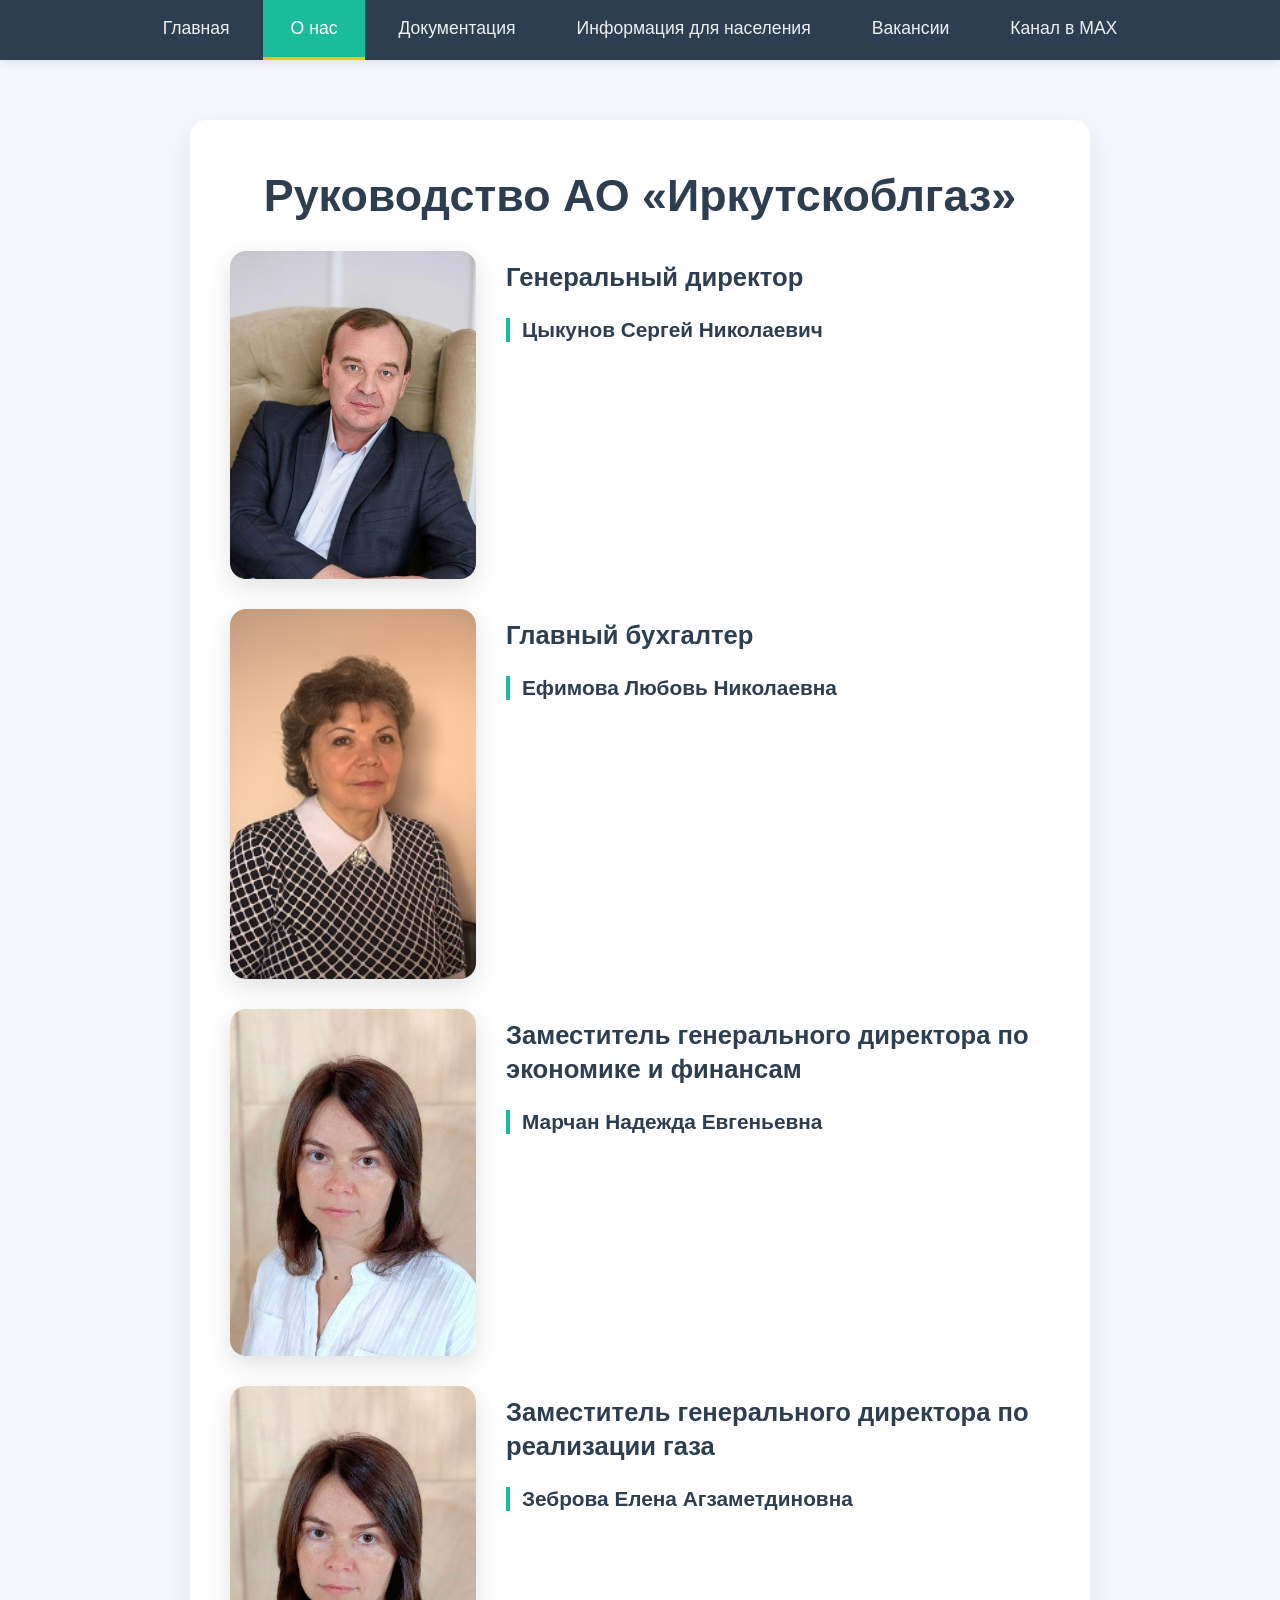
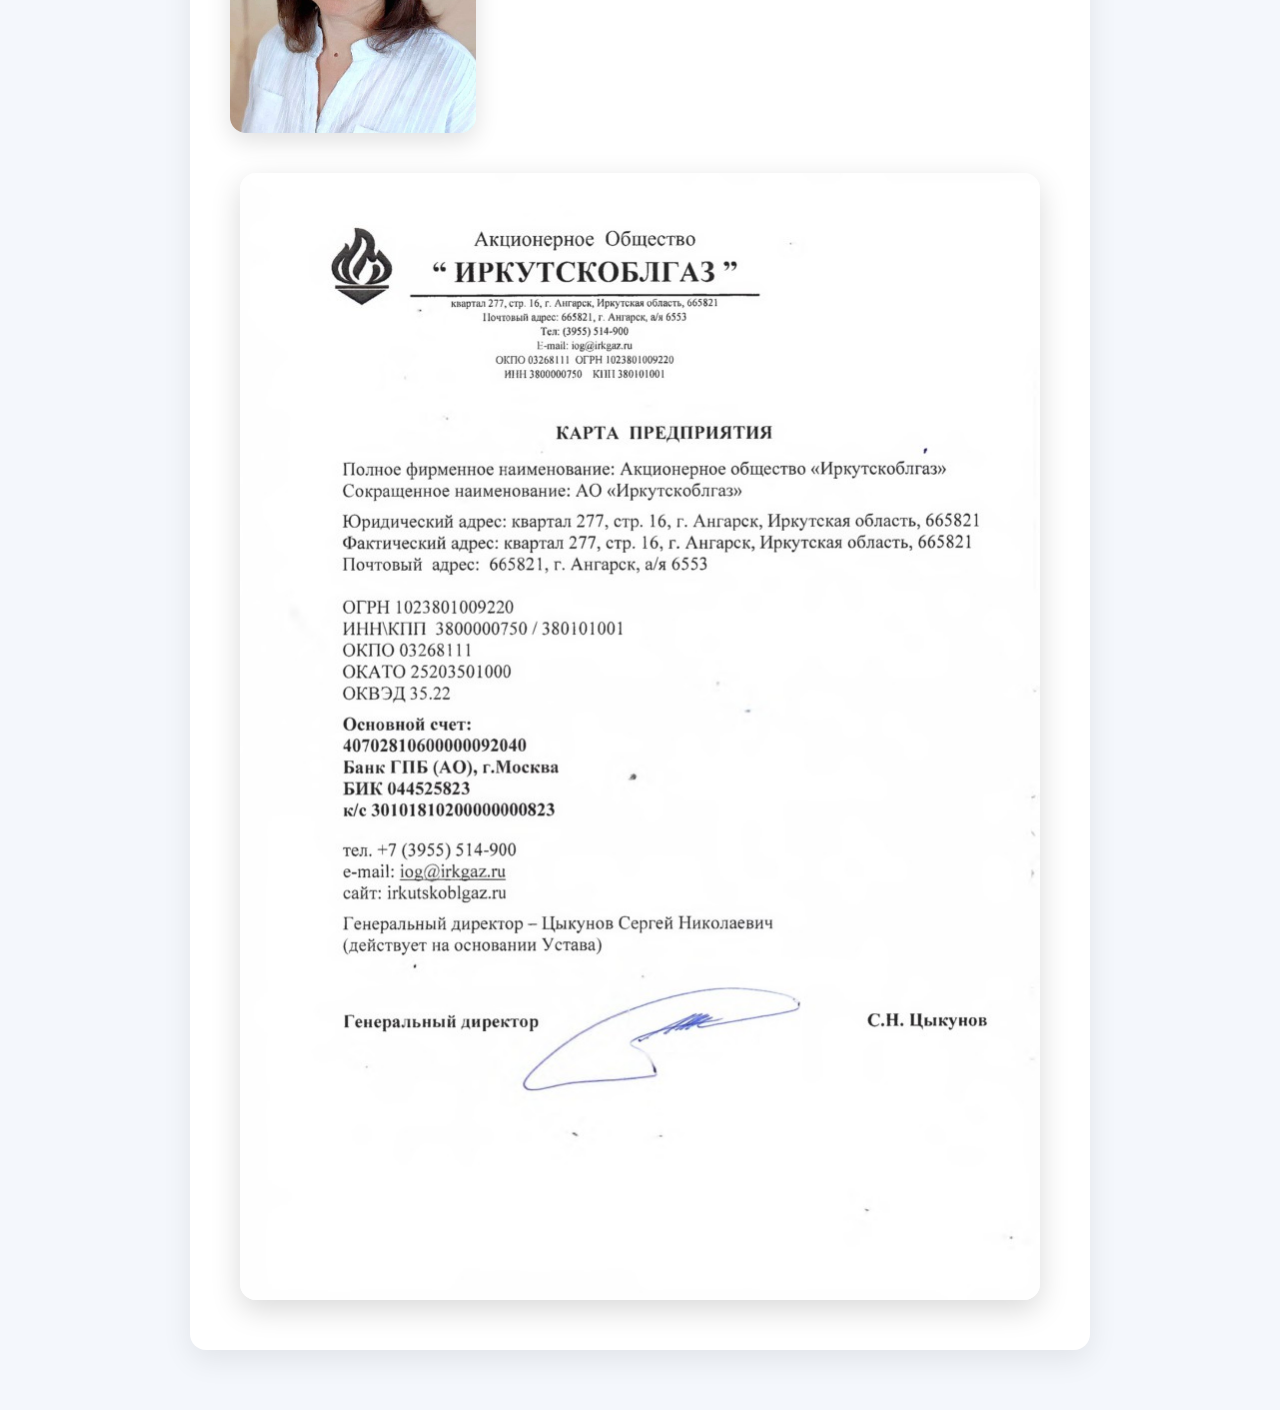
==== page2.html @ e8fb94b6 "Реализованна страница о нас" ====
<!DOCTYPE html>
<html lang="ru">
<head>
    <meta charset="UTF-8">
    <meta name="viewport" content="width=device-width, initial-scale=1.0">
    <title>О нас</title>
    <link rel="stylesheet" href="css/style.css">
    <link rel="stylesheet" href="css/page2.css">
</head>
<body>

    <nav class="navbar">
        <ul class="nav-menu">
            <li><a href="index.html">Главная</a></li>
            <li><a href="page2.html" class="active">О нас</a></li>
            <li><a href="page3.html">Документация</a></li>
            <li><a href="page4.html">Информация для населения</a></li>
            <li><a href="page5.html">Вакансии</a></li>
            <li><a href="https://max.ru/id3800000750_biz">Канал в MAX</a></li>
        </ul>
    </nav>

    <section class="page">
        <div class="content-box">
            <h1>Руководство АО «Иркутскоблгаз»</h1>

            <div class="about-block">
                <!-- Левая колонка: фотография -->
                <div class="about-photo">
                    <img src="images/Sergei_NIkolaevich.jpg" alt="Фотография руководителя">
                </div>

                    <!-- Правая колонка: текст-подпись рядом с фото -->
                <div class="about-text">
                    <h2>Генеральный директор</h2>
                    <h3>Цыкунов Сергей Николаевич</h3>
                </div>
            </div>

            <div class="about-block">
                <!-- Левая колонка: фотография -->
                <div class="about-photo">
                    <img src="images/Lubov_Vladimirovna.jpg" alt="Фотография руководителя">
                </div>

                    <!-- Правая колонка: текст-подпись рядом с фото -->
                <div class="about-text">
                    <h2>Главный бухгалтер</h2>
                    <h3>Ефимова Любовь Николаевна</h3>
                </div>
            </div>

            <div class="about-block">
                <!-- Левая колонка: фотография -->
                <div class="about-photo">
                    <img src="images/Nadehda_Evgenievna.jpg" alt="Фотография руководителя">
                </div>

                    <!-- Правая колонка: текст-подпись рядом с фото -->
                <div class="about-text">
                    <h2>Заместитель генерального директора по экономике и финансам</h2>
                    <h3>Марчан Надежда Евгеньевна</h3>
                </div>
            </div>

            <div class="about-block">
                <!-- Левая колонка: фотография -->
                <div class="about-photo">
                    <img src="images/Nadehda_Evgenievna.jpg" alt="Фотография руководителя">
                </div>

                    <!-- Правая колонка: текст-подпись рядом с фото -->
                <div class="about-text">
                    <h2>Заместитель генерального директора по реализации газа</h2>
                    <h3>Зеброва Елена Агзаметдиновна</h3>
                </div>
            </div>
            
            <div class="full-photo">
                <a href="images/Karta_Predpriatia.jpg" target="_blank">
                    <img src="images/Karta_Predpriatia.jpg" alt="Коллектив организации">
                </a>
            </div>
        </div>
    </section>

</body>
</html>
---- css/style.css ----
/* ============================================================
   ОБЩИЕ СТИЛИ (подключается на всех страницах)
   ============================================================ */


/* ============================================================
   СБРОС И БАЗОВЫЕ НАСТРОЙКИ
   ============================================================ */

* {
    margin: 0;
    padding: 0;
    box-sizing: border-box;
}

body {
    font-family: 'Segoe UI', Tahoma, Geneva, Verdana, sans-serif;
    background-color: #f4f7fc;
    color: #333;
    display: flex;
    flex-direction: column;
    min-height: 100vh;
}


/* ============================================================
   ВЕРХНЯЯ НАВИГАЦИОННАЯ ПАНЕЛЬ
   ============================================================ */

.navbar {
    background-color: #2c3e50;
    padding: 0 20px;
    box-shadow: 0 2px 10px rgba(0, 0, 0, 0.1);
    position: sticky;
    top: 0;
    z-index: 100;
}

.nav-menu {
    display: flex;
    list-style: none;
    justify-content: center;
    gap: 5px;
    flex-wrap: wrap;
}

.nav-menu li {
    margin: 0;
}

.nav-menu a {
    display: block;
    color: #ecf0f1;
    text-decoration: none;
    padding: 18px 28px;
    font-size: 1.1rem;
    font-weight: 500;
    transition: all 0.3s ease;
    border-bottom: 3px solid transparent;
    white-space: nowrap;
}

.nav-menu a:hover {
    background-color: #34495e;
    color: #ffffff;
}

.nav-menu a.active {
    background-color: #1abc9c;
    border-bottom-color: #f1c40f;
    color: #ffffff;
}

/* ============================================================
   КОНТЕНТ СТРАНИЦЫ
   ============================================================ */

.page {
    flex: 1;
    padding: 60px 20px;
    animation: fadeIn 0.4s ease;
}

.content-box {
    max-width: 900px;
    margin: 0 auto;
    background: white;
    padding: 50px 40px;
    border-radius: 16px;
    box-shadow: 0 10px 30px rgba(0, 0, 0, 0.08);
    text-align: center;
}

.content-box h1 {
    font-size: 2.8rem;
    color: #2c3e50;
    margin-bottom: 20px;
    font-weight: 700;
}

.content-box p {
    font-size: 1.2rem;
    line-height: 1.8;
    color: #555;
    margin-bottom: 15px;
}

.page-number-badge {
    display: inline-block;
    background: #1abc9c;
    color: white;
    font-size: 1rem;
    font-weight: 600;
    padding: 8px 20px;
    border-radius: 50px;
    margin-bottom: 20px;
    letter-spacing: 1px;
}

@keyframes fadeIn {
    from {
        opacity: 0;
        transform: translateY(10px);
    }
    to {
        opacity: 1;
        transform: translateY(0);
    }
}


/* ============================================================
   АДАПТИВНОСТЬ
   ============================================================ */

@media (max-width: 650px) {
    .nav-menu a {
        padding: 12px 16px;
        font-size: 0.95rem;
    }

    .content-box {
        padding: 30px 20px;
    }

    .content-box h1 {
        font-size: 2rem;
    }
}
---- css/page2.css ----
/* ============================================================
   СТИЛИ ДЛЯ СТРАНИЦЫ «О НАС» (page2.html)
   ============================================================ */


/* ============================================================
   БЛОК С ФОТО И ПОДПИСЬЮ СПРАВА
   ============================================================ */
h3 {
    color: #2c3e50;
    font-size: 1.3rem;
    font-weight: 700;
    margin: 24px 0 12px;
    text-align: left;
    border-left: 4px solid #1abc9c;
    padding-left: 12px;
}

.about-block {
    display: flex;
    align-items: center;       /* ← вот это выравнивает по центру по вертикали */
    align-items: flex-start;   /* выравниваем по верху */
    gap: 30px;                 /* отступ между фото и текстом */
    margin-top: 30px;
    text-align: left;          /* текст слева, а не по центру */
}

/* Левая колонка — фотография */
.about-photo {
    flex: 0 0 30%;             /* ровно половина ширины */
    max-width: 30%;
}

.about-photo img {
    display: block;
    width: 100%;
    height: auto;
    border-radius: 16px;
    box-shadow: 0 8px 24px rgba(0, 0, 0, 0.12);
}

/* Правая колонка — подпись рядом с фото */
.about-text {
    flex: 1;                   /* занимает всё оставшееся место */
    padding-top: 10px;         /* лёгкий отступ сверху для красоты */
}

.about-text h2 {
    color: #2c3e50;
    font-size: 1.6rem;
    font-weight: 700;
    margin-bottom: 16px;
    line-height: 1.3;
}

.about-text p {
    color: #555;
    font-size: 1rem;
    line-height: 1.7;
    margin-bottom: 12px;
    text-align: left;
}


/* ============================================================
   ОБЩАЯ ПОДПИСЬ СНИЗУ ПОД БЛОКОМ
   ============================================================ */

.about-caption {
    margin-top: 30px;
    padding-top: 20px;
    border-top: 1px solid #e0e6ed;
    color: #555;
    font-size: 1rem;
    line-height: 1.7;
    text-align: left;
    font-style: italic;
}

.full-photo {
    margin: 40px auto 0;
    max-width: 100%;
    text-align: center;
}

.full-photo img {
    display: block;
    width: 100%;               /* на всю ширину карточки */
    max-width: 800px;
    height: auto;
    margin: 0 auto;
    border-radius: 16px;
    box-shadow: 0 10px 30px rgba(0, 0, 0, 0.15);
    cursor: zoom-in;           /* курсор-лупа при наведении */
    transition: transform 0.25s ease, box-shadow 0.25s ease;
}

.full-photo img:hover {
    transform: scale(1.02);    /* лёгкое увеличение при наведении */
    box-shadow: 0 14px 40px rgba(0, 0, 0, 0.2);
}


/* ============================================================
   АДАПТИВНОСТЬ — на телефонах фото и текст в одну колонку
   ============================================================ */

@media (max-width: 750px) {
    .about-block {
        flex-direction: column;   /* фото сверху, текст под ним */
        gap: 20px;
    }

    .about-photo {
        flex: none;
        max-width: 100%;
        width: 100%;
    }

    .about-text h2 {
        font-size: 1.3rem;
    }
}
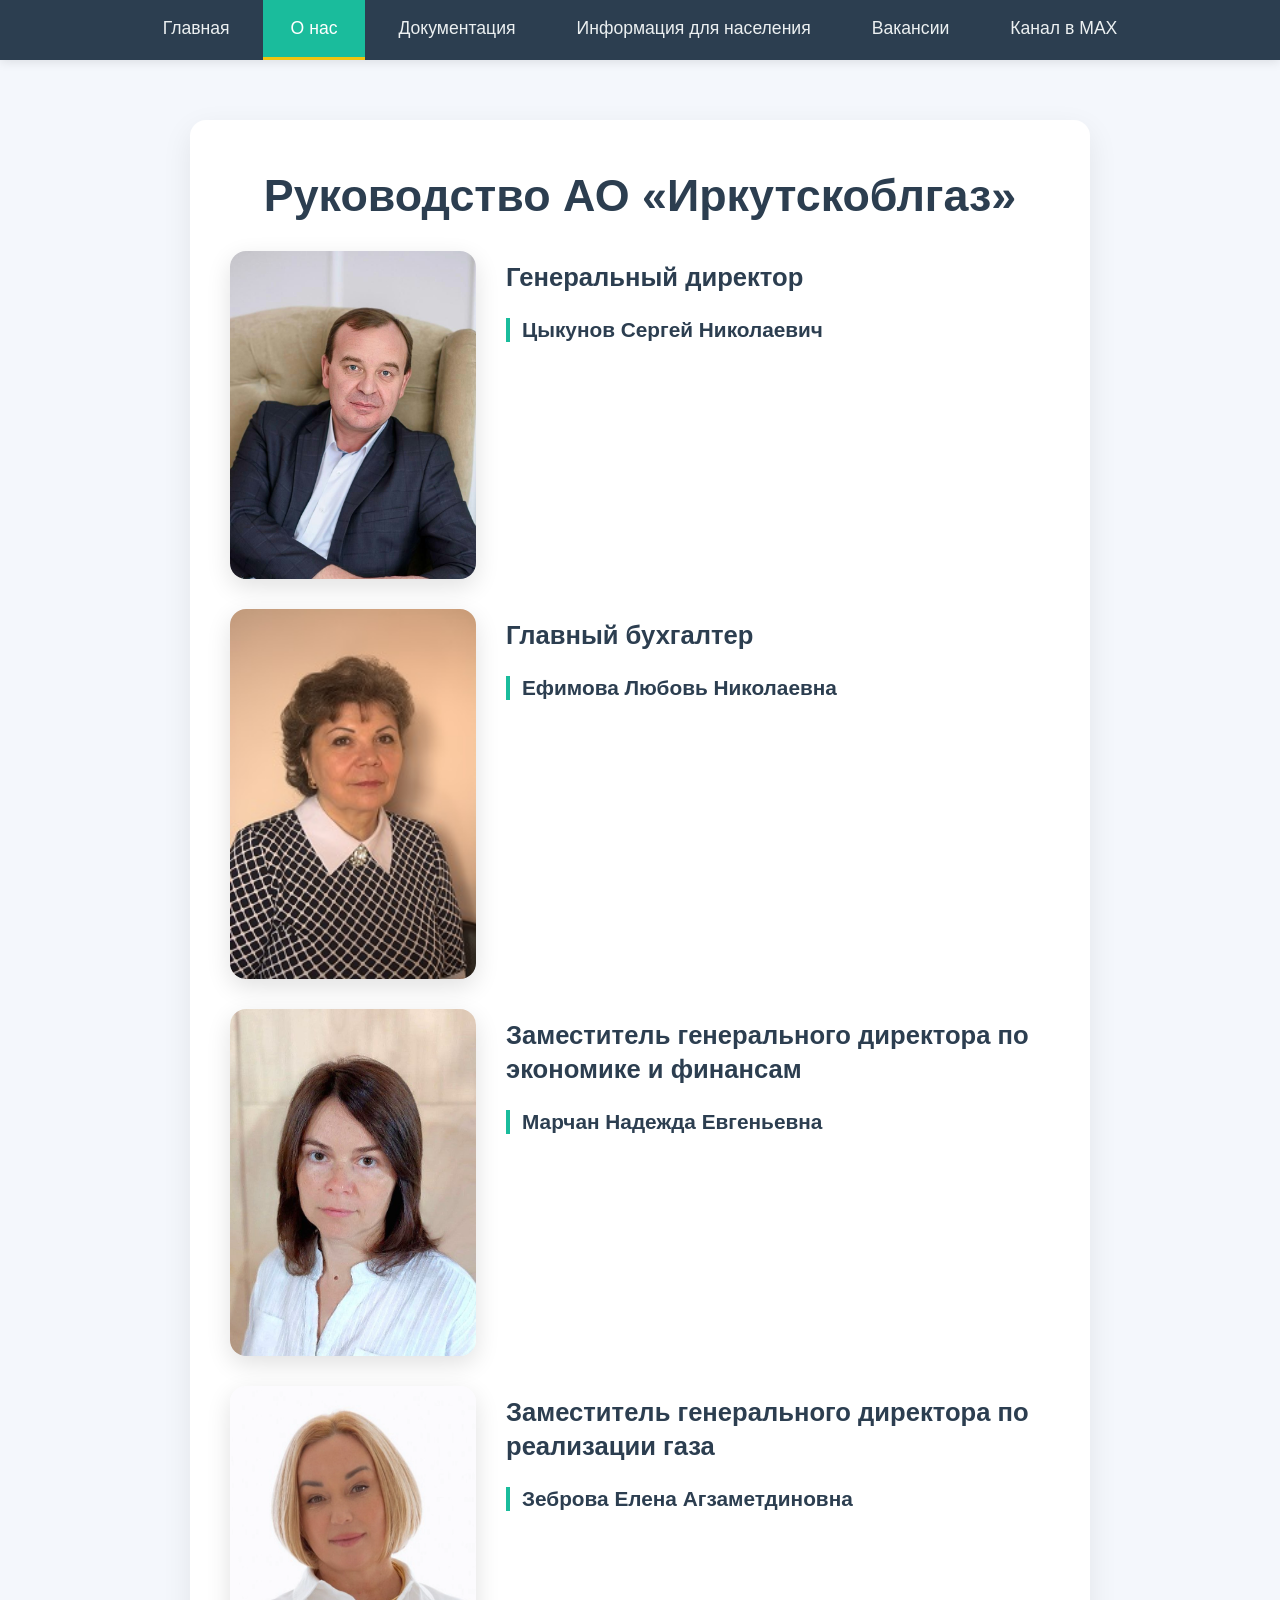
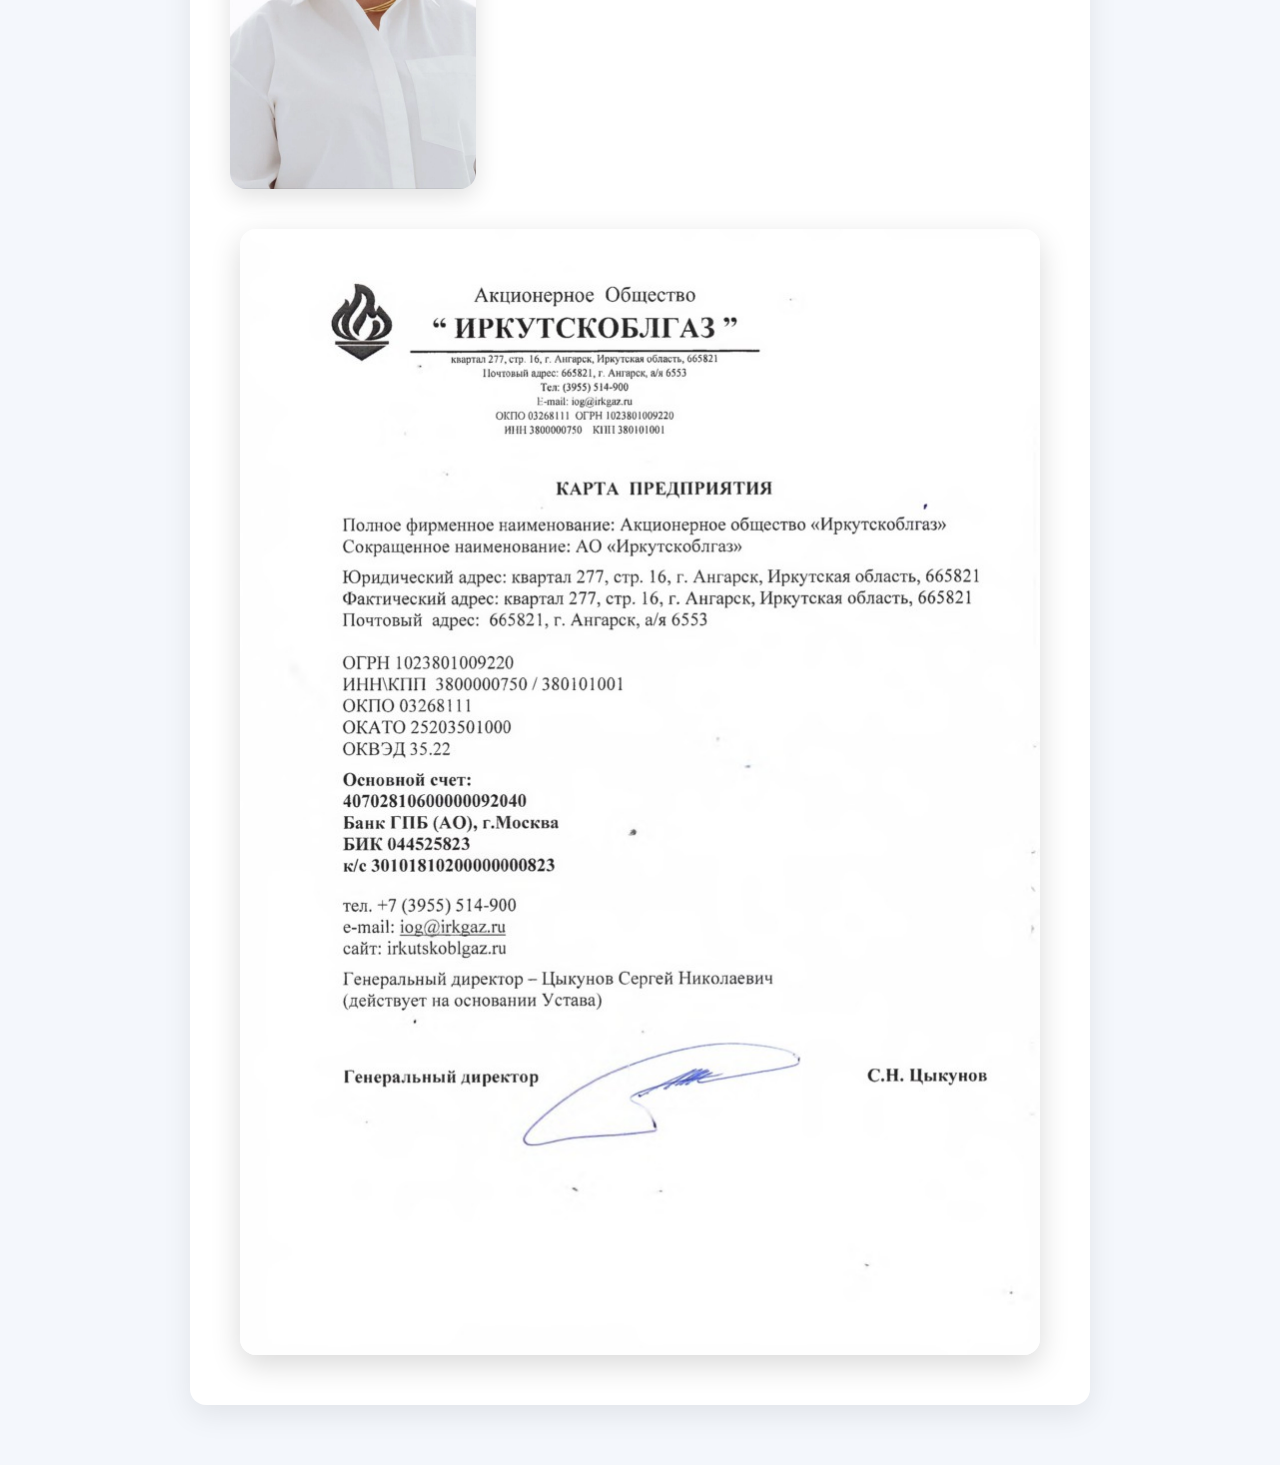
==== commit f67dce2c: "измененно фото" ====
--- a/page2.html
+++ b/page2.html
@@ -66,7 +66,7 @@
             <div class="about-block">
                 <!-- Левая колонка: фотография -->
                 <div class="about-photo">
-                    <img src="images/Nadehda_Evgenievna.jpg" alt="Фотография руководителя">
+                    <img src="images/IMG_1908.webp" alt="Фотография руководителя">
                 </div>
 
                     <!-- Правая колонка: текст-подпись рядом с фото -->
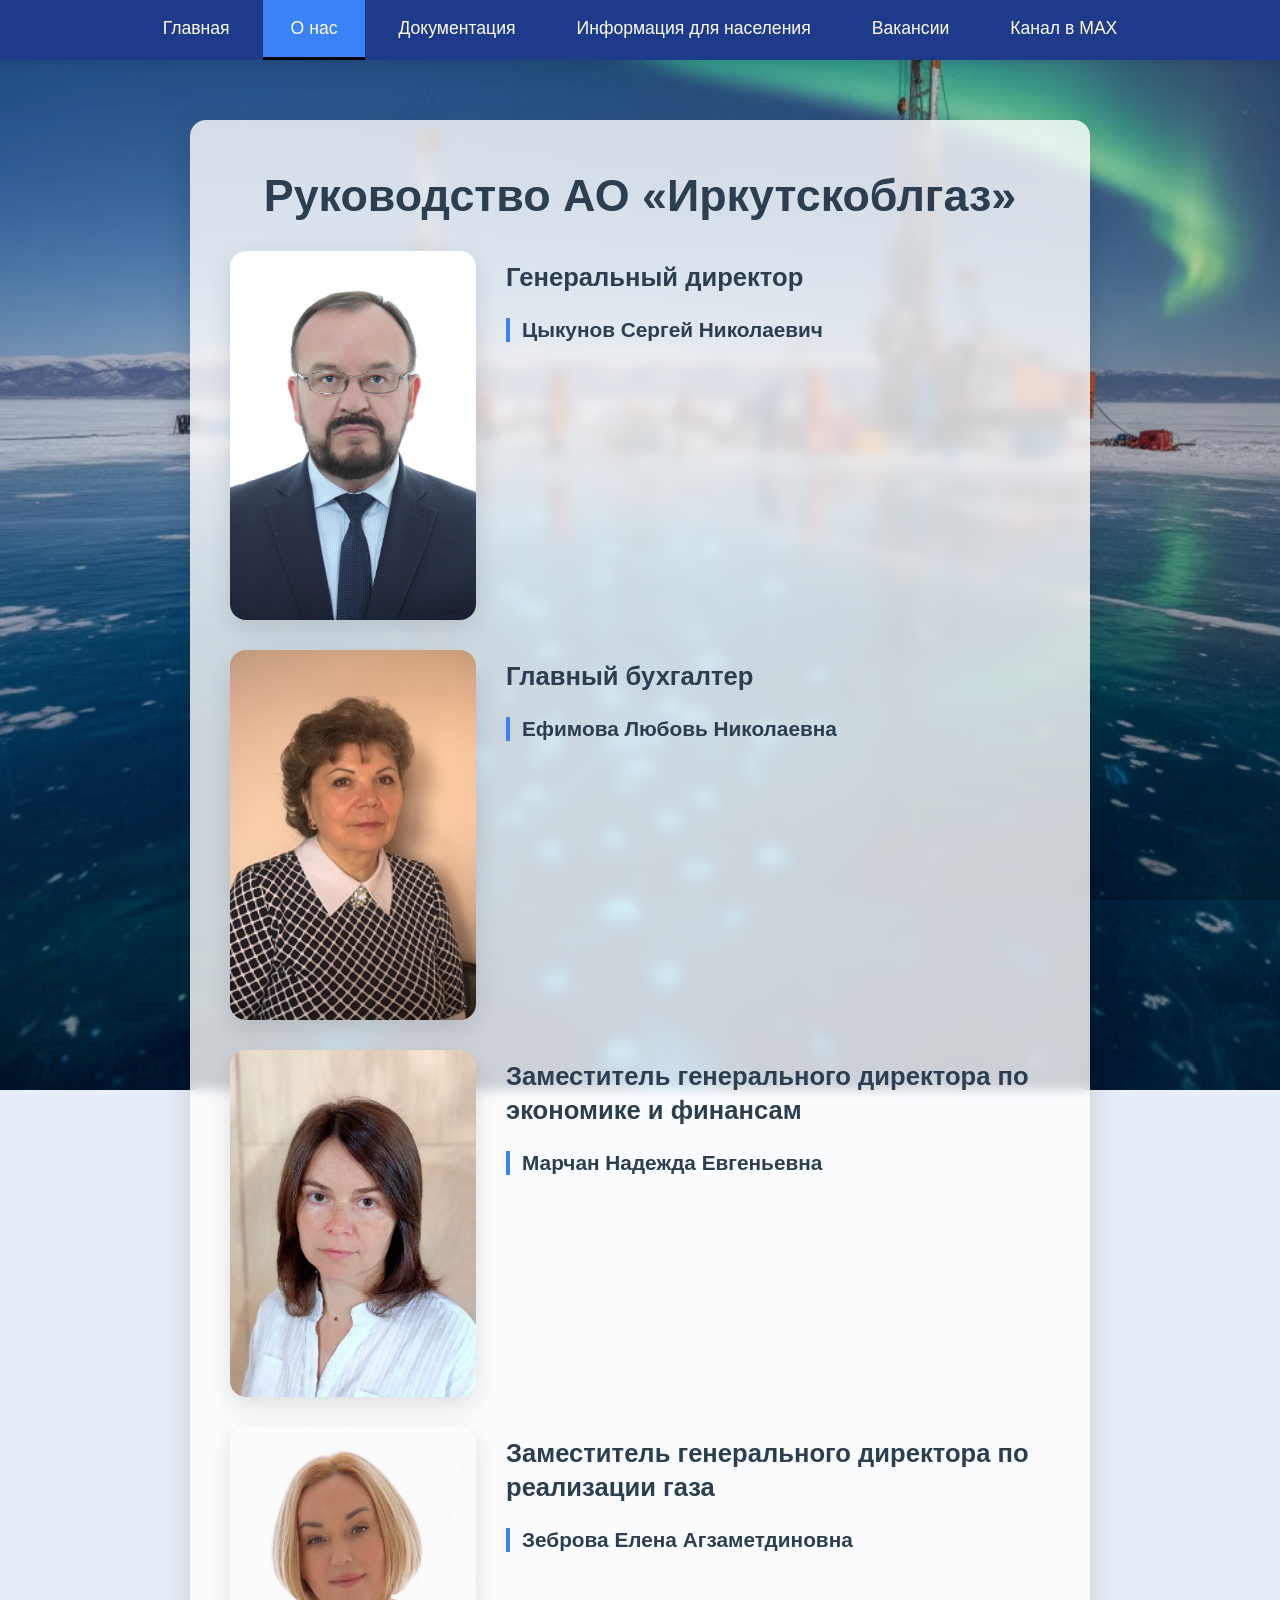
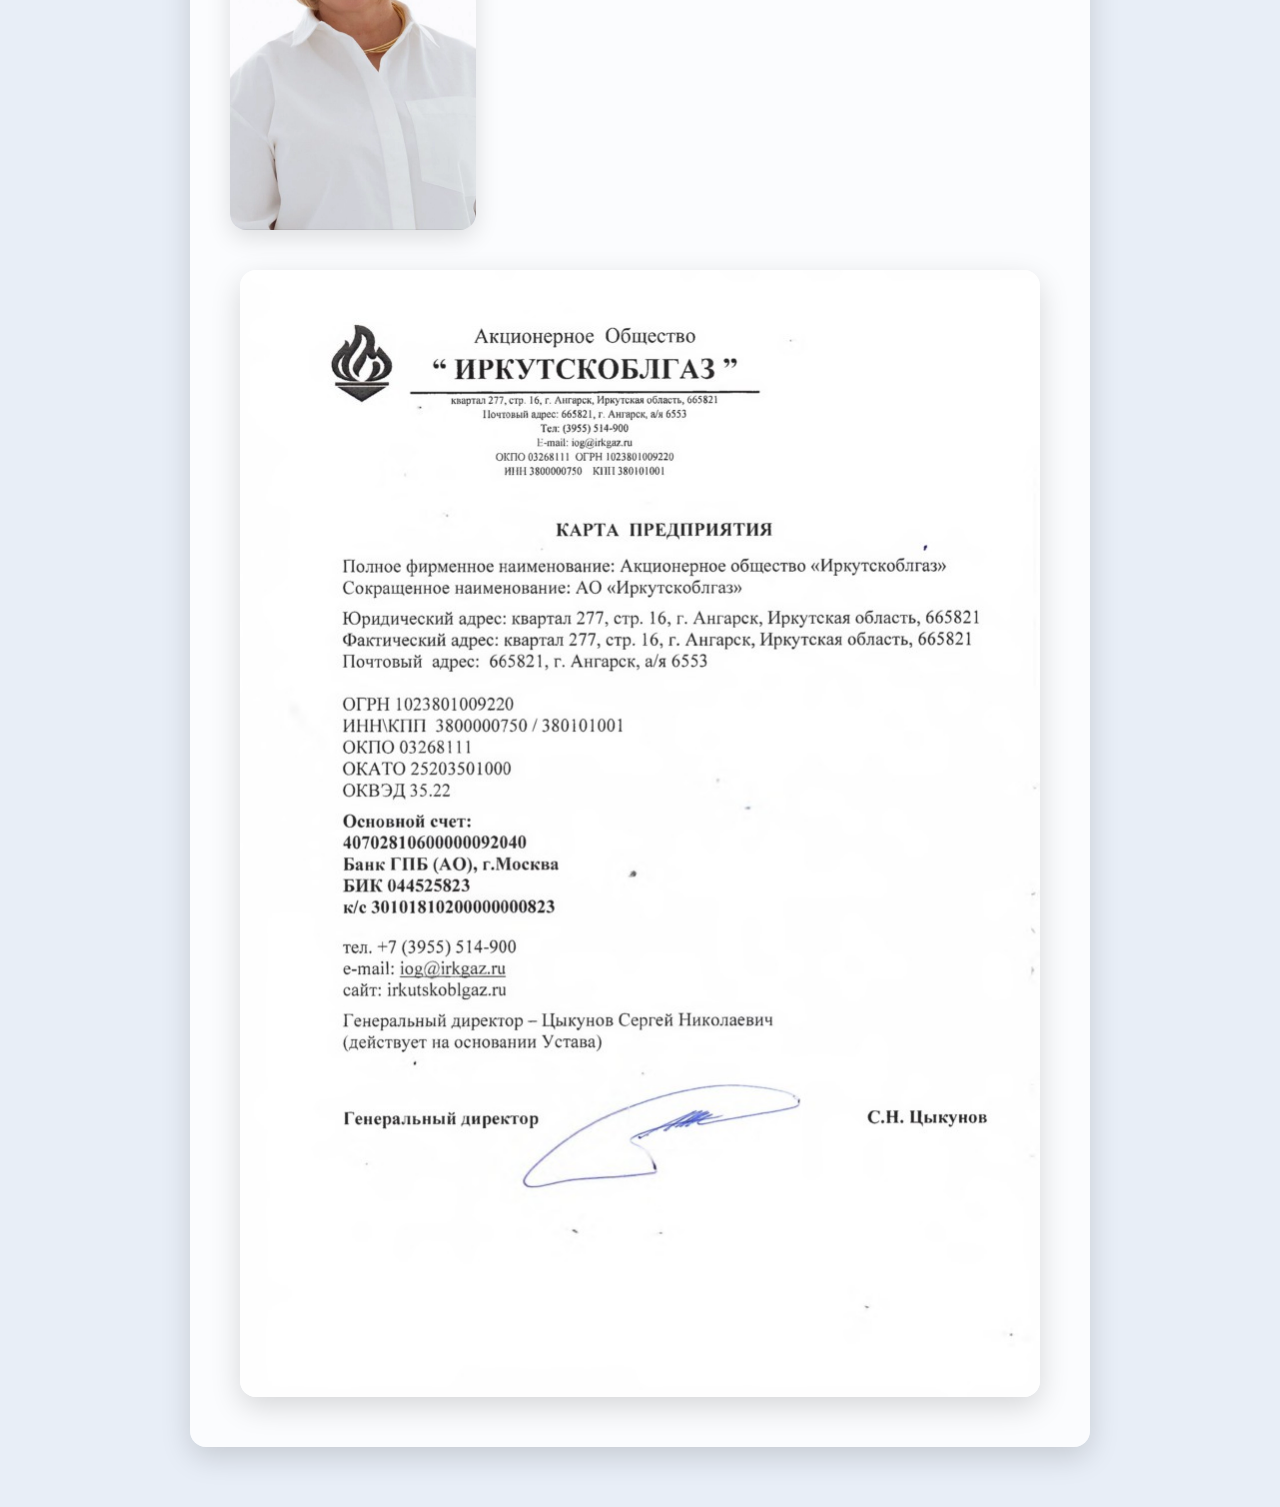
==== commit ee617a2a: "Исправление мелких багов" ====
--- a/page2.html
+++ b/page2.html
@@ -27,7 +27,7 @@
             <div class="about-block">
                 <!-- Левая колонка: фотография -->
                 <div class="about-photo">
-                    <img src="images/Sergei_NIkolaevich.jpg" alt="Фотография руководителя">
+                    <img src="images/New_dir.jpg" alt="Фотография руководителя">
                 </div>
 
                     <!-- Правая колонка: текст-подпись рядом с фото -->
--- a/css/style.css
+++ b/css/style.css
@@ -13,13 +13,56 @@
     box-sizing: border-box;
 }
 
+/* ============================================================
+   БАЗОВЫЕ НАСТРОЙКИ + КРАСИВЫЙ АДАПТИВНЫЙ ФОН
+   ============================================================ */
+
 body {
     font-family: 'Segoe UI', Tahoma, Geneva, Verdana, sans-serif;
-    background-color: #f4f7fc;
     color: #333;
     display: flex;
     flex-direction: column;
     min-height: 100vh;
+
+    /* --- Фоновая картинка --- */
+    background-image: url("../images/Baikal2.avif");
+    background-size: cover;                /* заполняет весь экран */
+    background-position: center center;    /* центрирование */
+    background-repeat: no-repeat;          /* без повторов */
+    background-attachment: fixed;          /* фон зафиксирован при прокрутке */
+    background-color: #e8eef7;             /* запасной цвет, пока грузится картинка */
+
+    /* --- Плавное появление фона --- */
+    animation: bgFadeIn 0.8s ease-out;
+
+    /* --- Читаемость текста на любом фоне --- */
+    position: relative;
+}
+
+/* Лёгкое затемнение поверх фона (улучшает читаемость карточек) */
+body::before {
+    content: "";
+    position: fixed;
+    inset: 0;
+    background: linear-gradient(
+        135deg,
+        rgba(30, 58, 138, 0.15) 0%,
+        rgba(0, 0, 0, 0.25) 100%
+    );
+    z-index: -1;
+    pointer-events: none;      /* не мешает кликам */
+}
+
+/* Плавное появление фона */
+@keyframes bgFadeIn {
+    from {
+        opacity: 0;
+        transform: scale(1.02);
+    }
+    to {
+        opacity: 1;
+        transform: scale(1);
+    }
 }
 
 
@@ -28,7 +71,7 @@
    ============================================================ */
 
 .navbar {
-    background-color: #2c3e50;
+    background-color: #1e3a8a;
     padding: 0 20px;
     box-shadow: 0 2px 10px rgba(0, 0, 0, 0.1);
     position: sticky;
@@ -50,7 +93,7 @@
 
 .nav-menu a {
     display: block;
-    color: #ecf0f1;
+    color: #ffffff;
     text-decoration: none;
     padding: 18px 28px;
     font-size: 1.1rem;
@@ -66,8 +109,8 @@
 }
 
 .nav-menu a.active {
-    background-color: #1abc9c;
-    border-bottom-color: #f1c40f;
+    background-color: #3b82f6;
+    border-bottom-color: #000000;
     color: #ffffff;
 }
 
@@ -84,10 +127,15 @@
 .content-box {
     max-width: 900px;
     margin: 0 auto;
-    background: white;
+    
+    /* Полупрозрачный белый фон */
+    background: rgba(255, 255, 255, 0.8);      /* 88% непрозрачности */
+    backdrop-filter: blur(6px);                 /* размытие фона за карточкой */
+    -webkit-backdrop-filter: blur(6px);         /* для Safari */
+    
     padding: 50px 40px;
     border-radius: 16px;
-    box-shadow: 0 10px 30px rgba(0, 0, 0, 0.08);
+    box-shadow: 0 10px 30px rgba(0, 0, 0, 0.15); /* тень чуть сильнее, чем была */
     text-align: center;
 }
 
@@ -107,7 +155,7 @@
 
 .page-number-badge {
     display: inline-block;
-    background: #1abc9c;
+    background: #3b82f6;
     color: white;
     font-size: 1rem;
     font-weight: 600;
@@ -128,22 +176,50 @@
     }
 }
 
-
 /* ============================================================
    АДАПТИВНОСТЬ
    ============================================================ */
 
 @media (max-width: 650px) {
+    .navbar {
+        position: static;              /* ← отключаем sticky */
+    }
+
     .nav-menu a {
-        padding: 12px 16px;
-        font-size: 0.95rem;
+        padding: 12px 14px;
+        font-size: 0.9rem;
     }
 
     .content-box {
-        padding: 30px 20px;
-    }
-
-    .content-box h1 {
-        font-size: 2rem;
+        padding: 25px 15px;
+    }
+}
+
+/* ============================================================
+   МОБИЛЬНАЯ ВЕРСИЯ: БЕЛЫЙ ФОН БЕЗ КАРТИНКИ
+   ============================================================ */
+
+@media (max-width: 750px) {
+
+    /* Убираем фоновую картинку и градиент */
+    body {
+        background-image: none;         /* отключаем картинку */
+        background-color: #ffffff;      /* чистый белый фон */
+        background-attachment: scroll;  /* на всякий случай — без fixed */
+        animation: none;                /* отключаем анимацию появления */
+    }
+
+    /* Убираем затемняющий градиент поверх фона */
+    body::before {
+        display: none;
+    }
+
+    /* Карточка становится полностью непрозрачной белой */
+    .content-box {
+        background: #ffffff;            /* без прозрачности */
+        backdrop-filter: none;          /* убираем размытие — на телефоне не нужно */
+        -webkit-backdrop-filter: none;
+        box-shadow: none;               /* тень не нужна на белом фоне */
+        border-radius: 0;               /* убираем скругления — карточка сливается с фоном */
     }
 }
--- a/css/page2.css
+++ b/css/page2.css
@@ -12,7 +12,7 @@
     font-weight: 700;
     margin: 24px 0 12px;
     text-align: left;
-    border-left: 4px solid #1abc9c;
+    border-left: 4px solid #3b82f6;
     padding-left: 12px;
 }
 
@@ -106,9 +106,31 @@
    ============================================================ */
 
 @media (max-width: 750px) {
+
+    /* Отступы внутри карточки — меньше, чтобы контент не выходил за экран */
+    .page .content-box {
+        padding: 25px 18px;
+    }
+
+    /* Главный заголовок H1 — уменьшаем и разрешаем перенос */
+    .content-box h1 {
+        font-size: 1.7rem;
+        line-height: 1.3;
+        word-wrap: break-word;
+        overflow-wrap: break-word;
+    }
+
+    /* Вводный текст страницы */
+    .content-box > p {
+        font-size: 1rem;
+        line-height: 1.6;
+    }
+
+    /* Блок фото + текст — в столбик */
     .about-block {
-        flex-direction: column;   /* фото сверху, текст под ним */
+        flex-direction: column;
         gap: 20px;
+        margin-top: 22px;
     }
 
     .about-photo {
@@ -117,7 +139,56 @@
         width: 100%;
     }
 
+    .about-text {
+        padding-top: 0;
+    }
+
     .about-text h2 {
         font-size: 1.3rem;
     }
+
+    .about-text p {
+        font-size: 0.95rem;
+    }
+
+    h3 {
+        font-size: 1.1rem;
+        margin: 20px 0 10px;
+        padding-left: 10px;
+    }
+
+    .about-caption {
+        font-size: 0.95rem;
+        margin-top: 22px;
+        padding-top: 16px;
+    }
+
+    .full-photo {
+        margin-top: 30px;
+    }
+
+    .full-photo img {
+        border-radius: 12px;
+    }
+}
+
+
+/* Очень узкие экраны (до 400px) */
+@media (max-width: 400px) {
+
+    .page .content-box {
+        padding: 20px 14px;
+    }
+
+    .content-box h1 {
+        font-size: 1.45rem;
+    }
+
+    .about-text h2 {
+        font-size: 1.15rem;
+    }
+
+    h3 {
+        font-size: 1rem;
+    }
 }
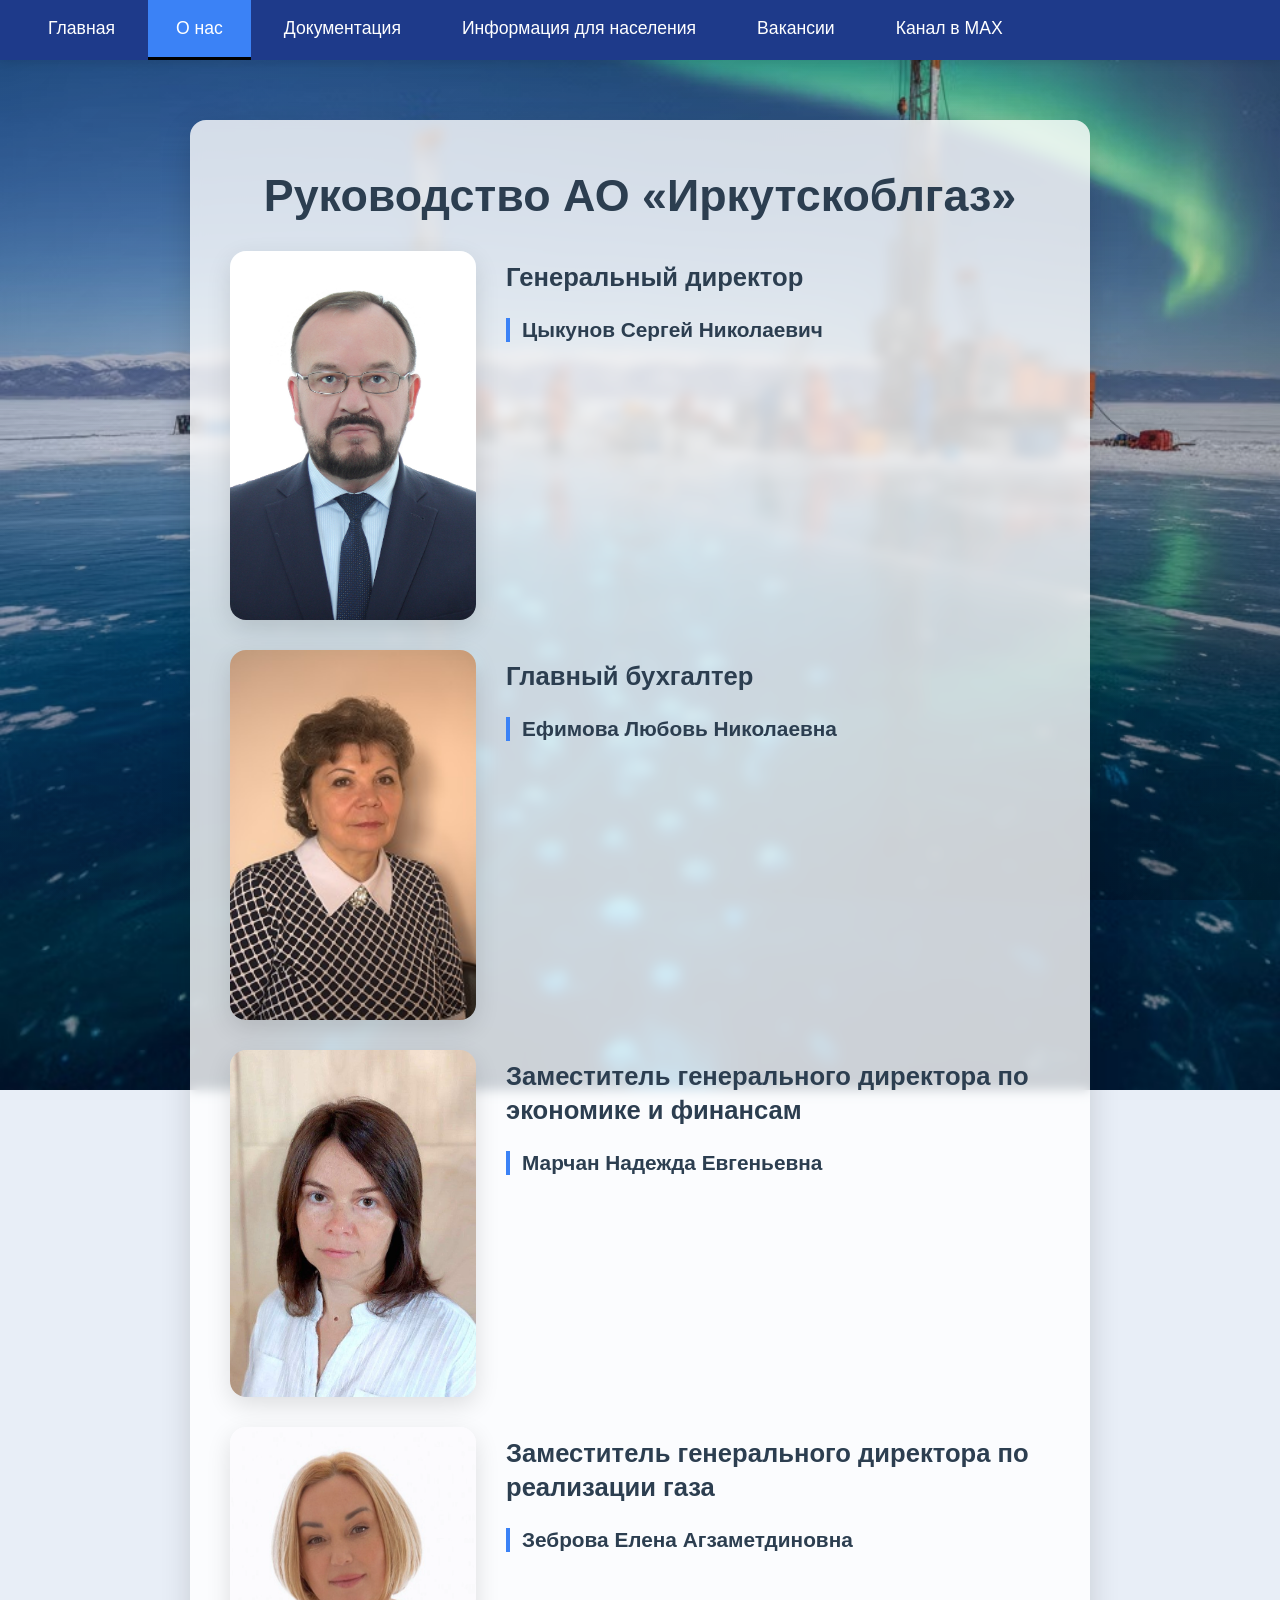
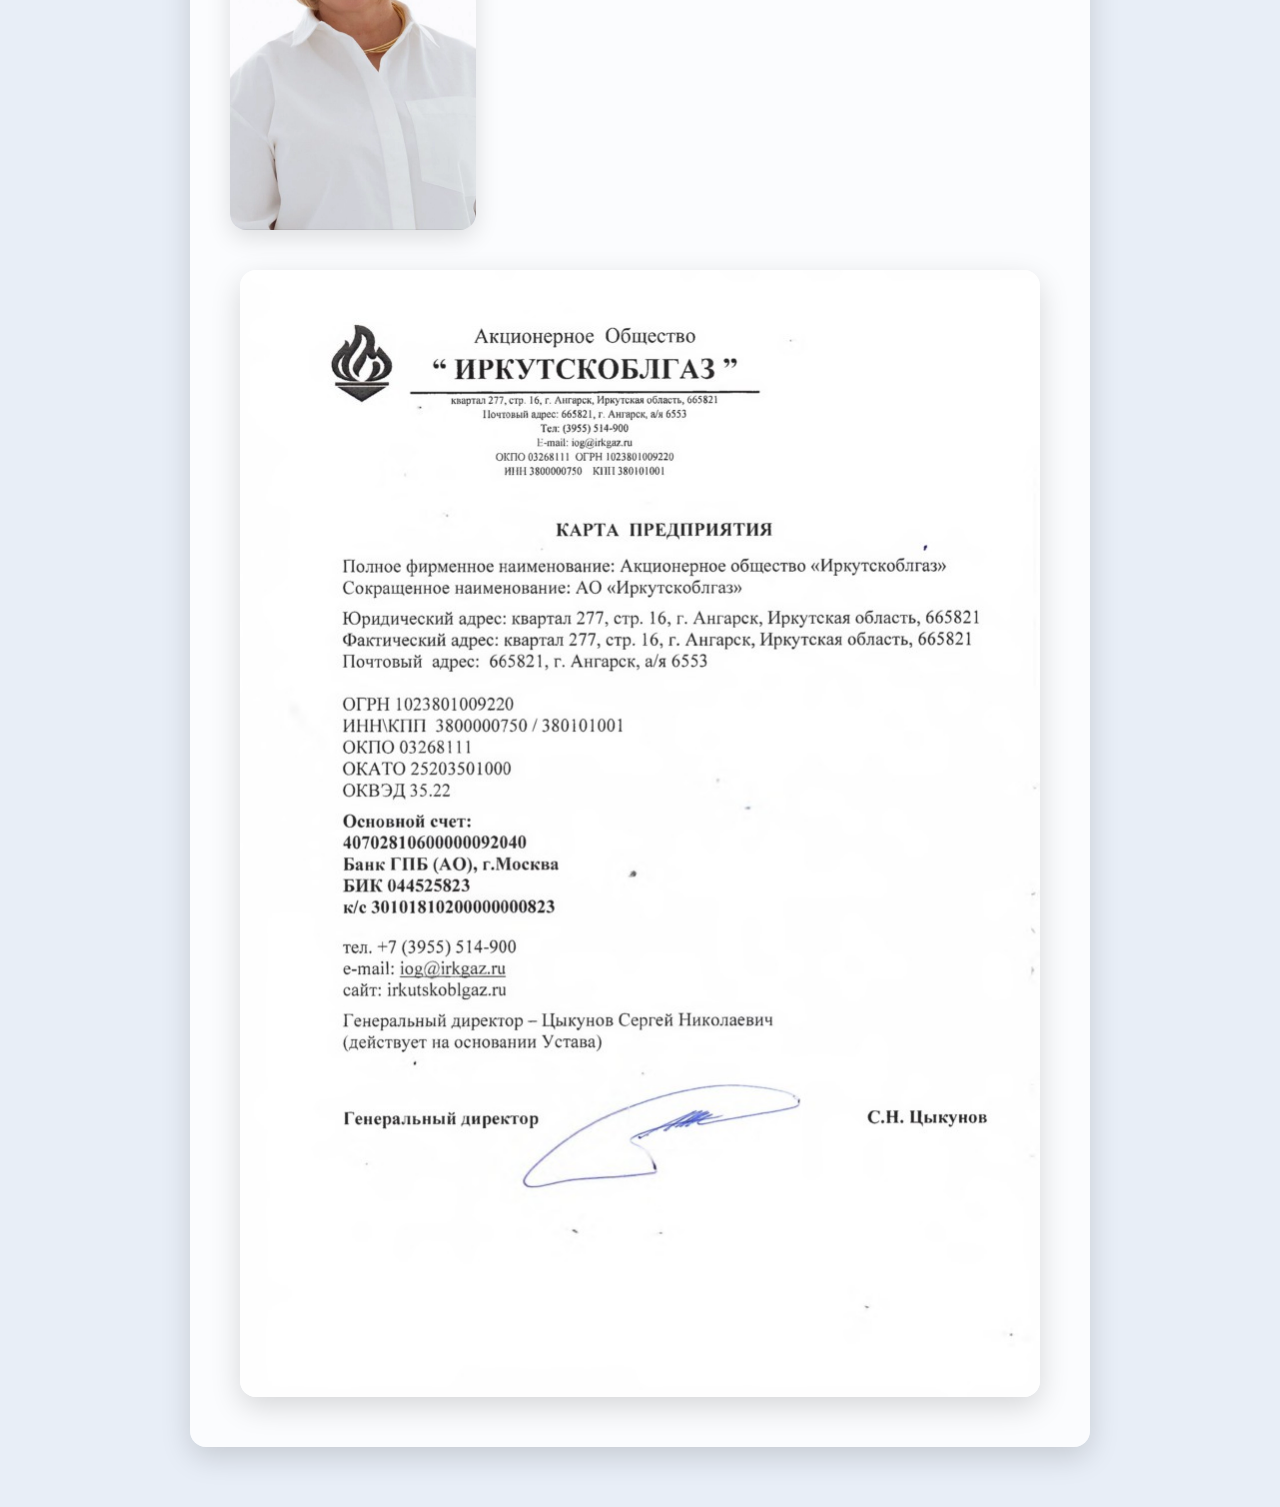
==== commit 29704a20: "тест лого" ====
--- a/page2.html
+++ b/page2.html
@@ -3,7 +3,7 @@
 <head>
     <meta charset="UTF-8">
     <meta name="viewport" content="width=device-width, initial-scale=1.0">
-    <title>О нас</title>
+    <title>О нас АО «Иркутскоблгаз»</title>
     <link rel="stylesheet" href="css/style.css">
     <link rel="stylesheet" href="css/page2.css">
 </head>
--- a/css/style.css
+++ b/css/style.css
@@ -77,14 +77,44 @@
     position: sticky;
     top: 0;
     z-index: 100;
+
+    display: flex;
+    align-items: center;
+    justify-content: space-between;   /* меню слева, логотип справа */
+    gap: 20px;
+    min-height: 60px;
 }
 
 .nav-menu {
     display: flex;
     list-style: none;
-    justify-content: center;
+    justify-content: flex-start;      /* ← пункты меню прижаты влево */
     gap: 5px;
     flex-wrap: wrap;
+    flex: 1;                          /* занимает всё свободное место */
+    margin: 0;
+    padding: 0;
+}
+
+.nav-logo {
+    display: flex;
+    align-items: center;
+    flex-shrink: 0;                   /* логотип не сжимается */
+    text-decoration: none;
+    transition: opacity 0.25s ease;
+}
+
+.nav-logo:hover {
+    opacity: 0.85;
+}
+
+.nav-logo img {
+    display: block;
+    height: 42px;                     /* подберите под свой логотип */
+    width: auto;
+    max-height: 42px;
+    max-width: 180px;                 /* ограничение по ширине */
+    object-fit: contain;
 }
 
 .nav-menu li {
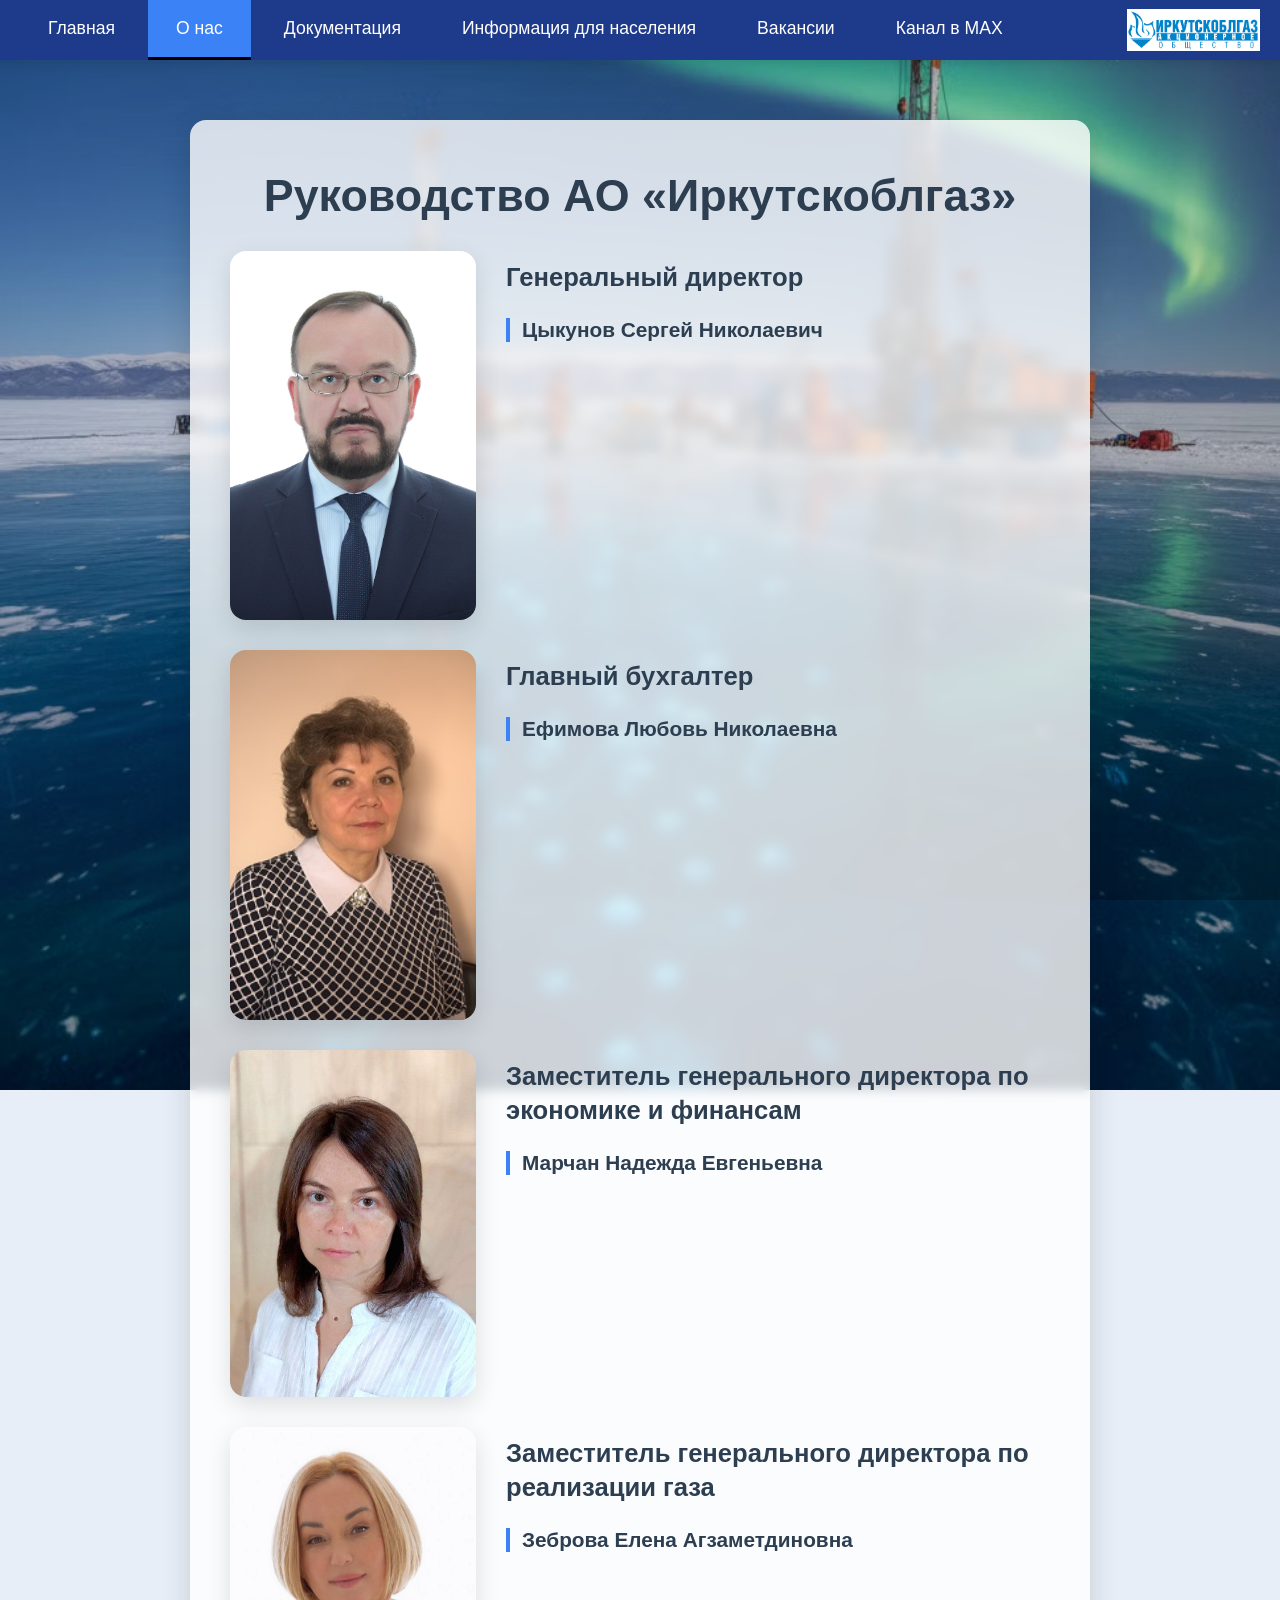
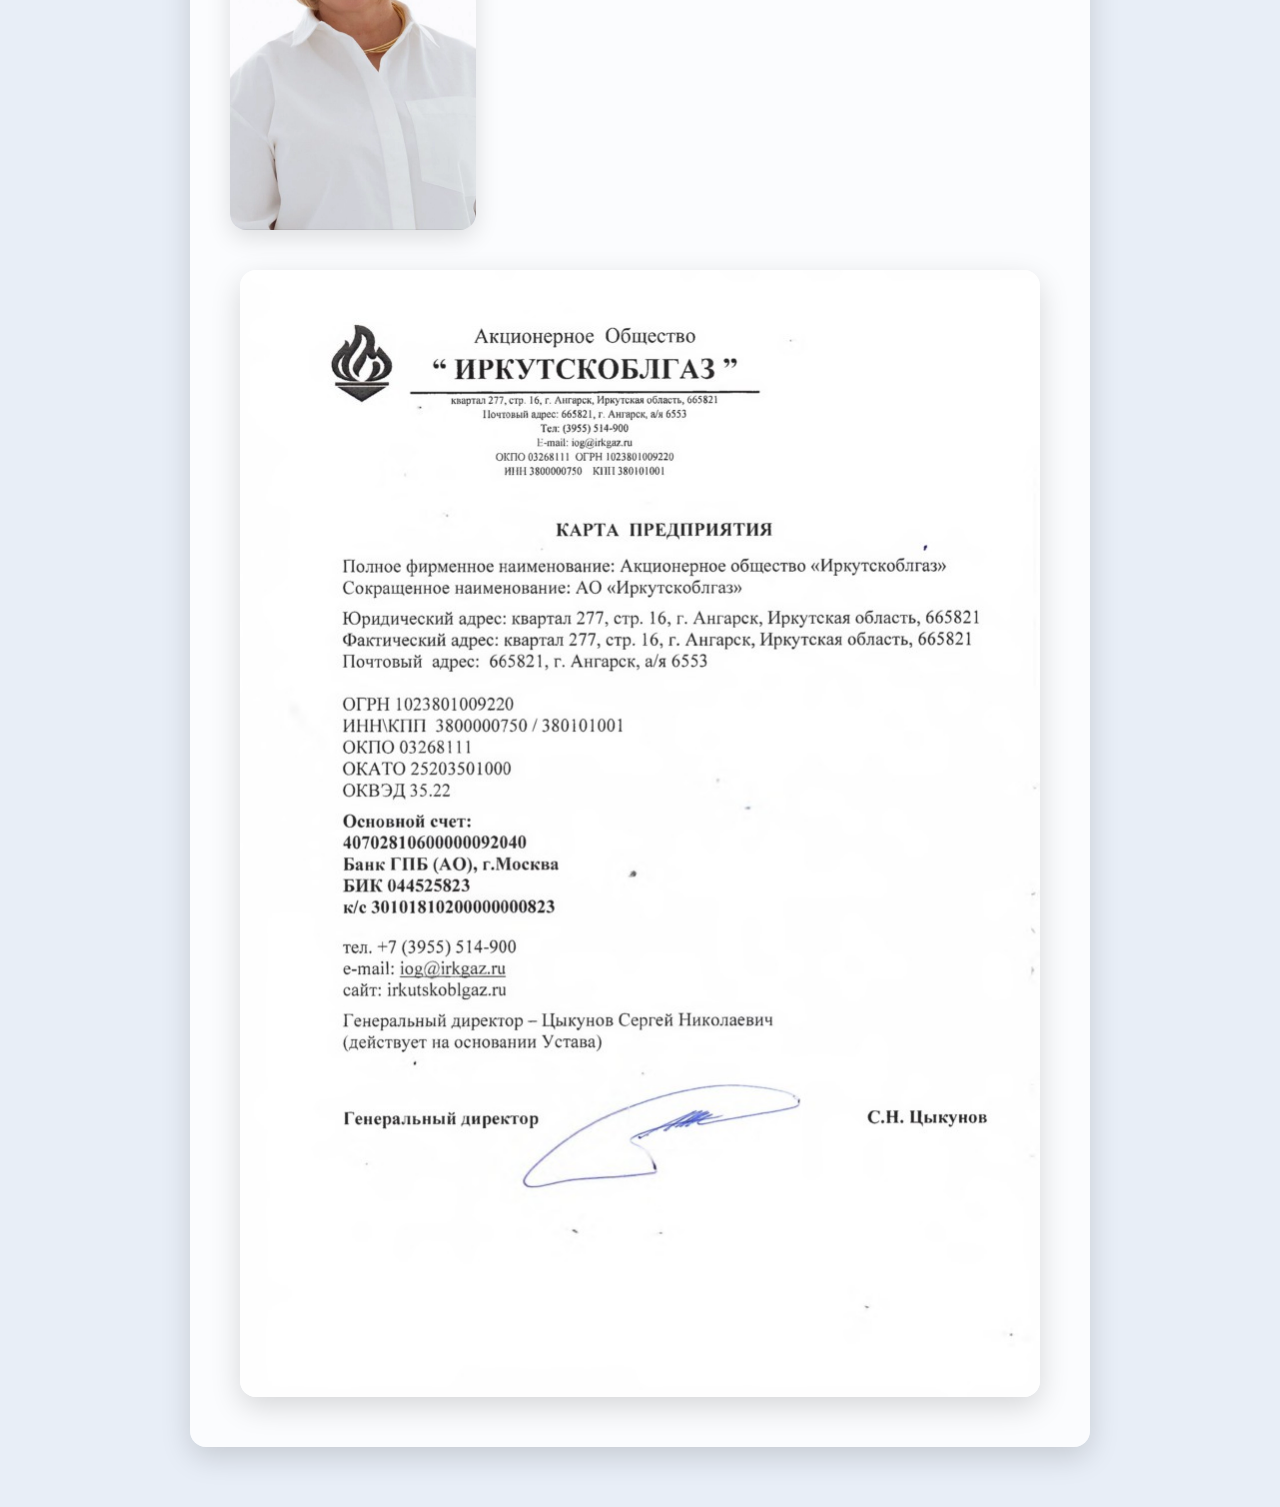
==== commit f9ba5152: "закрепили лого" ====
--- a/page2.html
+++ b/page2.html
@@ -1,6 +1,7 @@
 <!DOCTYPE html>
 <html lang="ru">
 <head>
+    <link rel="icon" href="images/mini_logo2.png" sizes="32x32" type="image/png">
     <meta charset="UTF-8">
     <meta name="viewport" content="width=device-width, initial-scale=1.0">
     <title>О нас АО «Иркутскоблгаз»</title>
@@ -18,6 +19,10 @@
             <li><a href="page5.html">Вакансии</a></li>
             <li><a href="https://max.ru/id3800000750_biz">Канал в MAX</a></li>
         </ul>
+
+        <a href="index.html" class="nav-logo">
+                <img src="images/logo.png" alt="Логотип">
+            </a>
     </nav>
 
     <section class="page">
--- a/css/style.css
+++ b/css/style.css
@@ -223,6 +223,11 @@
     .content-box {
         padding: 25px 15px;
     }
+
+    .nav-logo {
+        display: none;
+    }
+
 }
 
 /* ============================================================
@@ -252,4 +257,8 @@
         box-shadow: none;               /* тень не нужна на белом фоне */
         border-radius: 0;               /* убираем скругления — карточка сливается с фоном */
     }
+
+    .nav-logo {
+        display: none;
+    }
 }
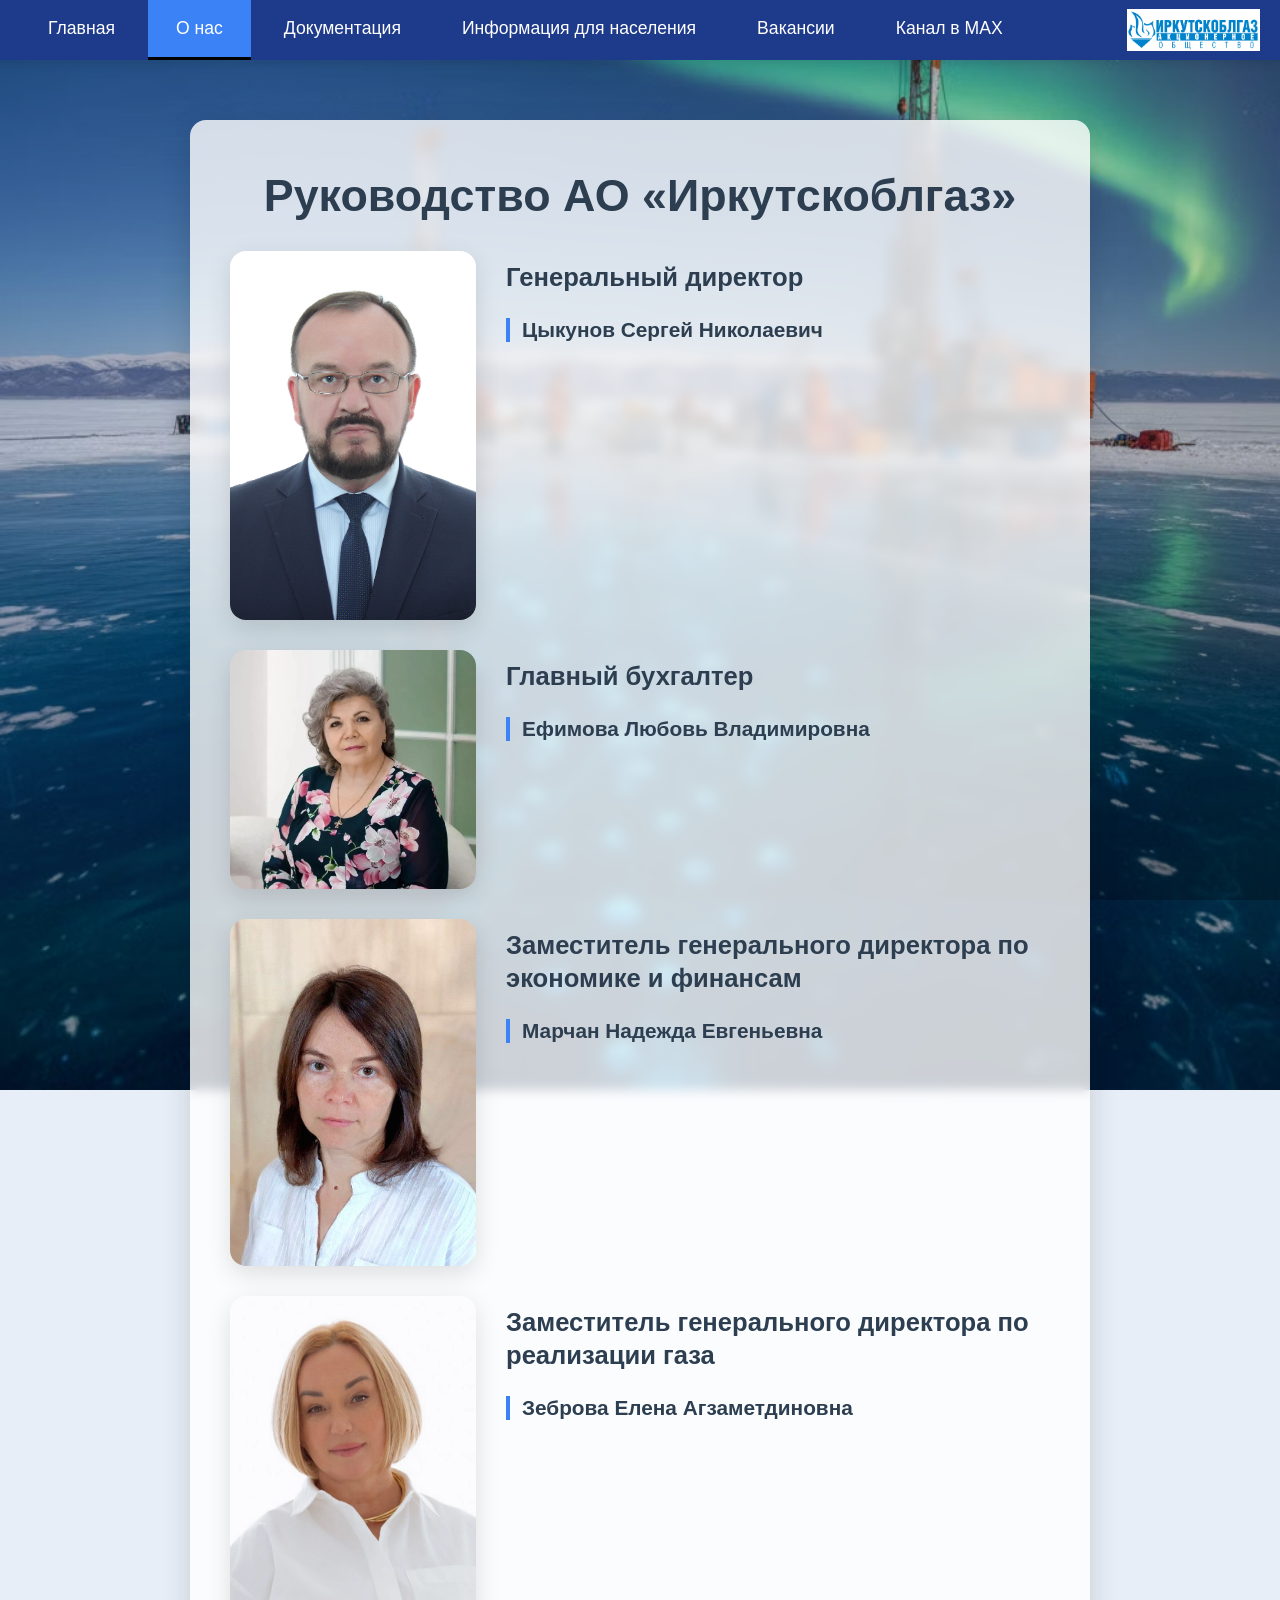
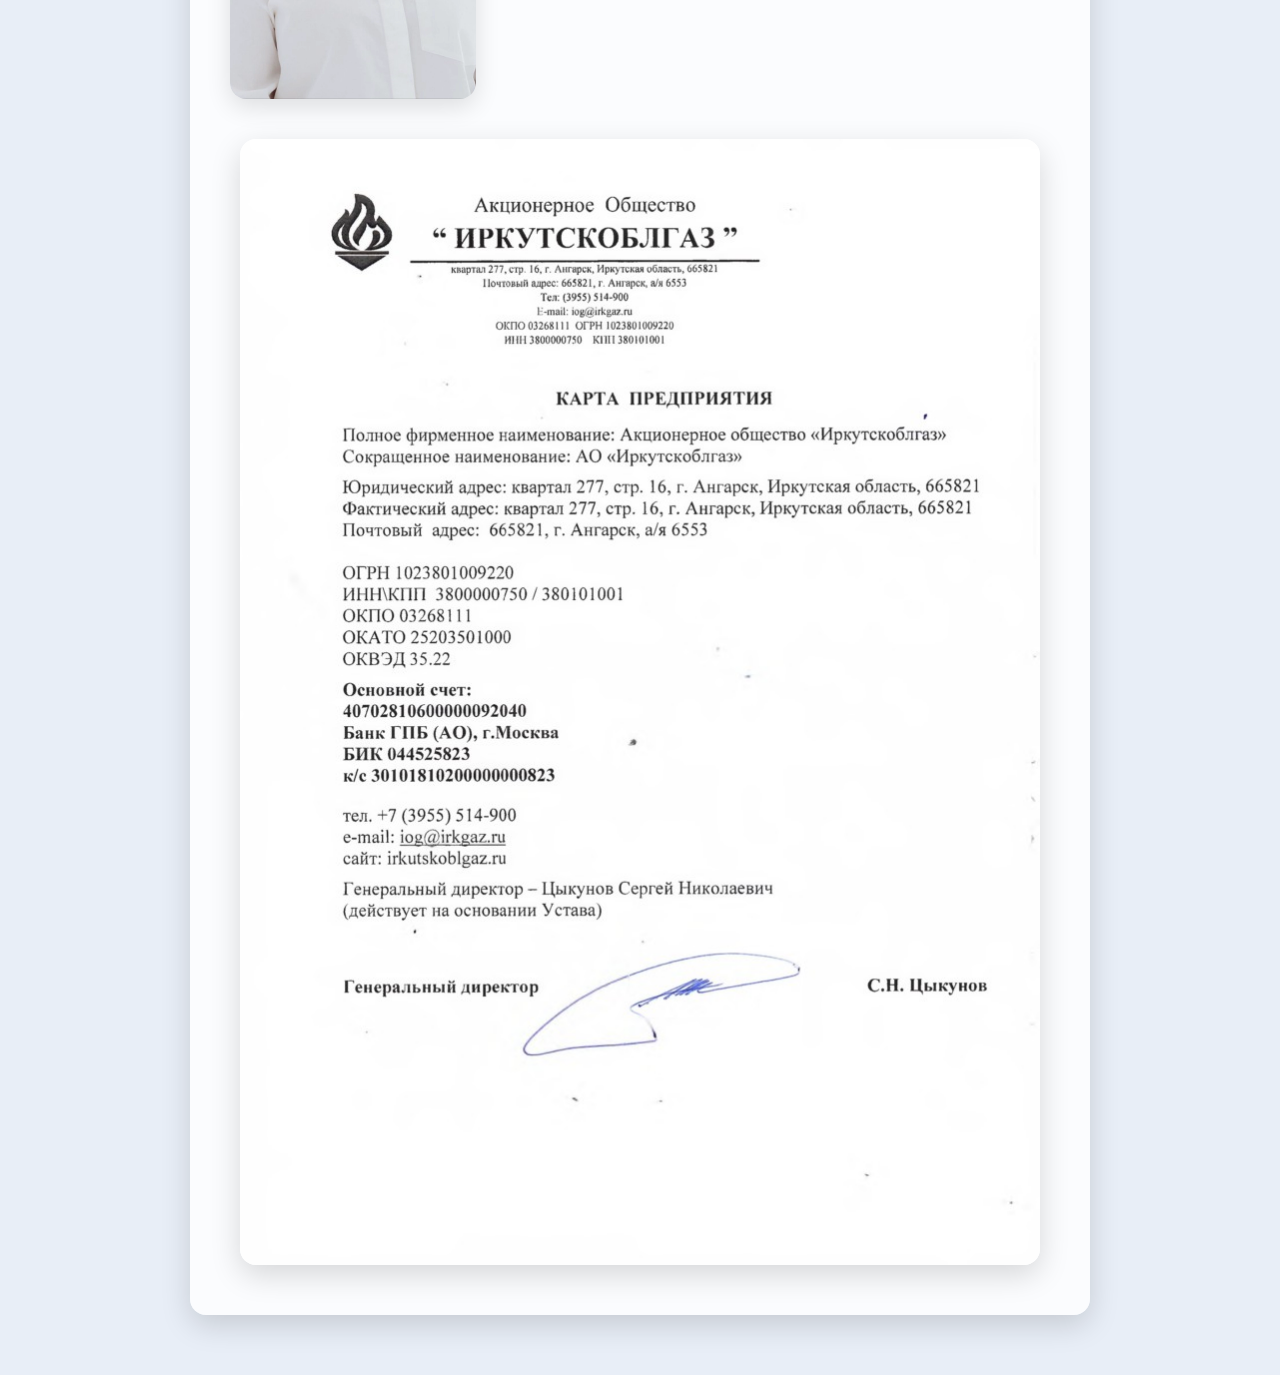
==== commit 7e8fa820: "измененна орфография" ====
--- a/page2.html
+++ b/page2.html
@@ -51,7 +51,7 @@
                     <!-- Правая колонка: текст-подпись рядом с фото -->
                 <div class="about-text">
                     <h2>Главный бухгалтер</h2>
-                    <h3>Ефимова Любовь Николаевна</h3>
+                    <h3>Ефимова Любовь Владимировна</h3>
                 </div>
             </div>
 
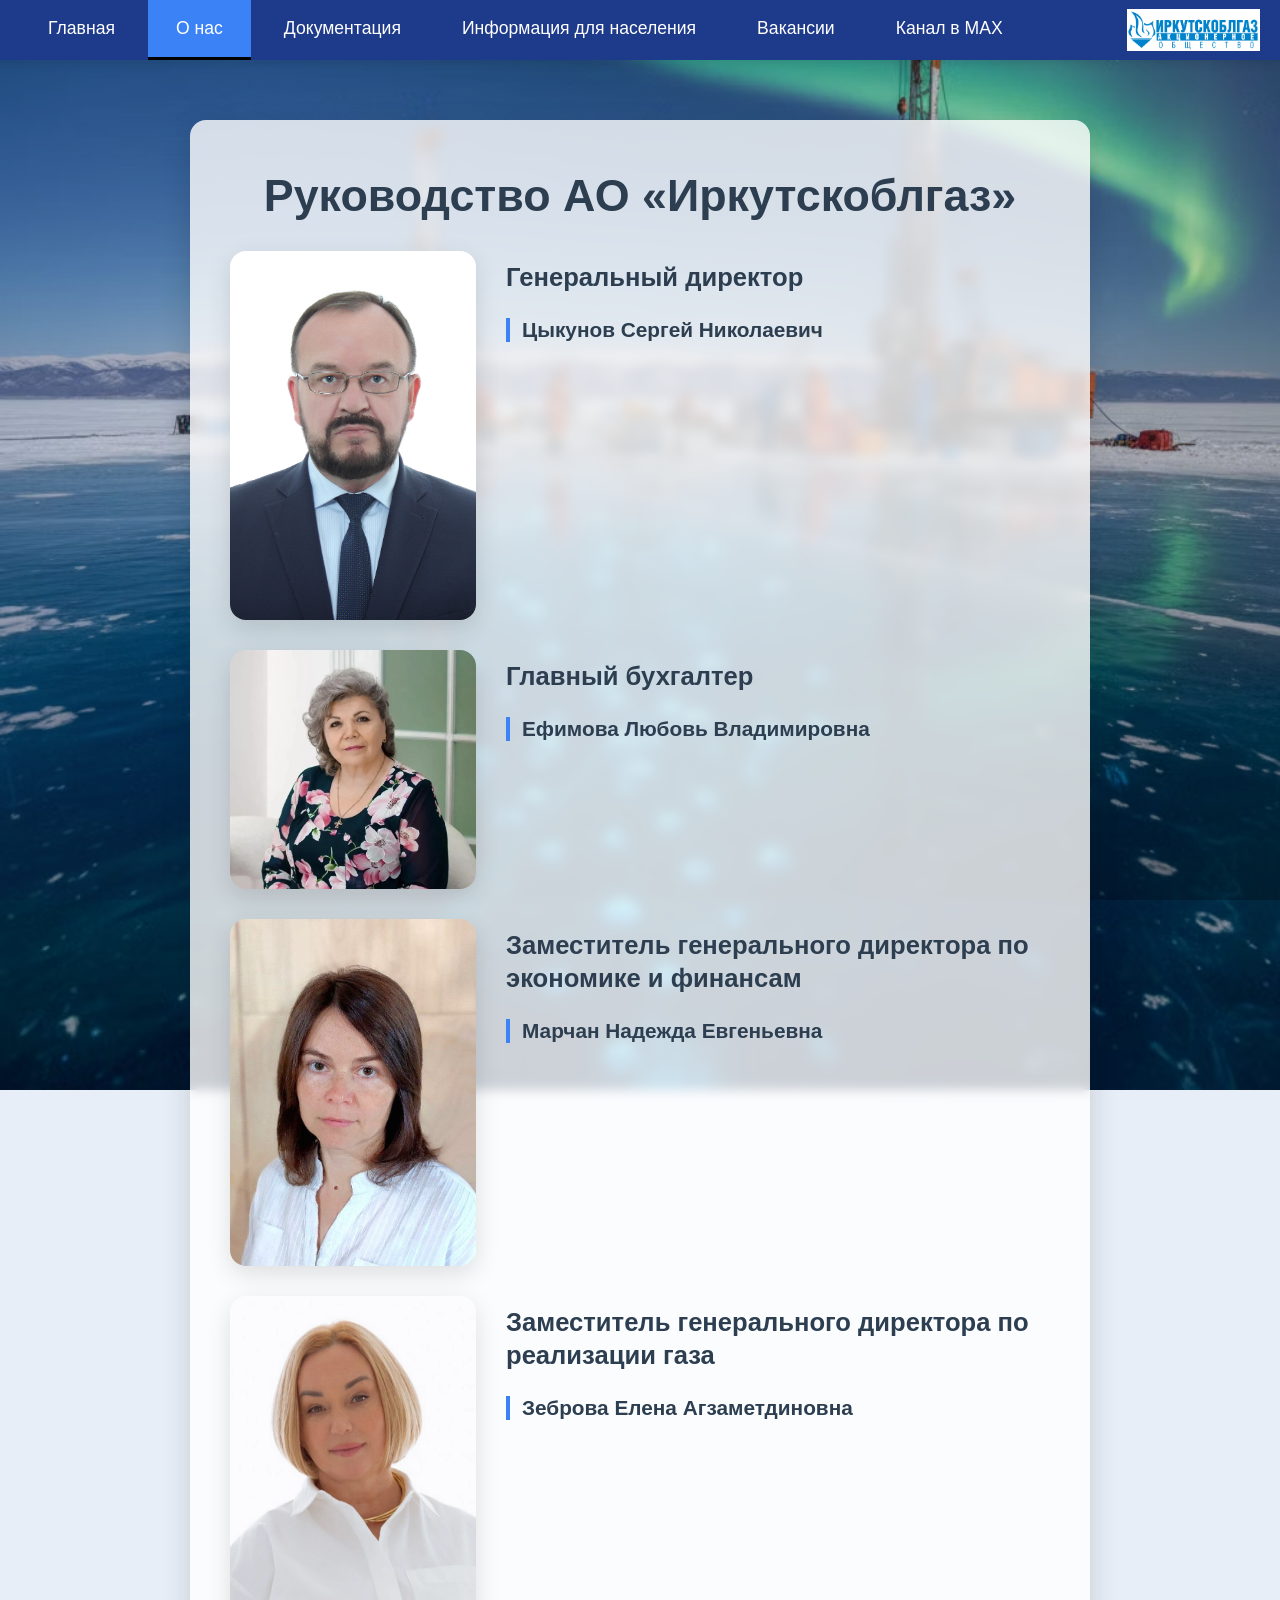
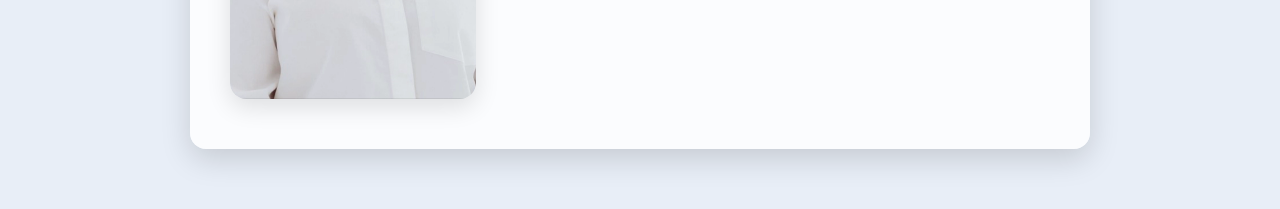
==== commit bc879850: "убрали карту предприятия по требованиям" ====
--- a/page2.html
+++ b/page2.html
@@ -80,12 +80,6 @@
                     <h3>Зеброва Елена Агзаметдиновна</h3>
                 </div>
             </div>
-            
-            <div class="full-photo">
-                <a href="images/Karta_Predpriatia.jpg" target="_blank">
-                    <img src="images/Karta_Predpriatia.jpg" alt="Коллектив организации">
-                </a>
-            </div>
         </div>
     </section>
 
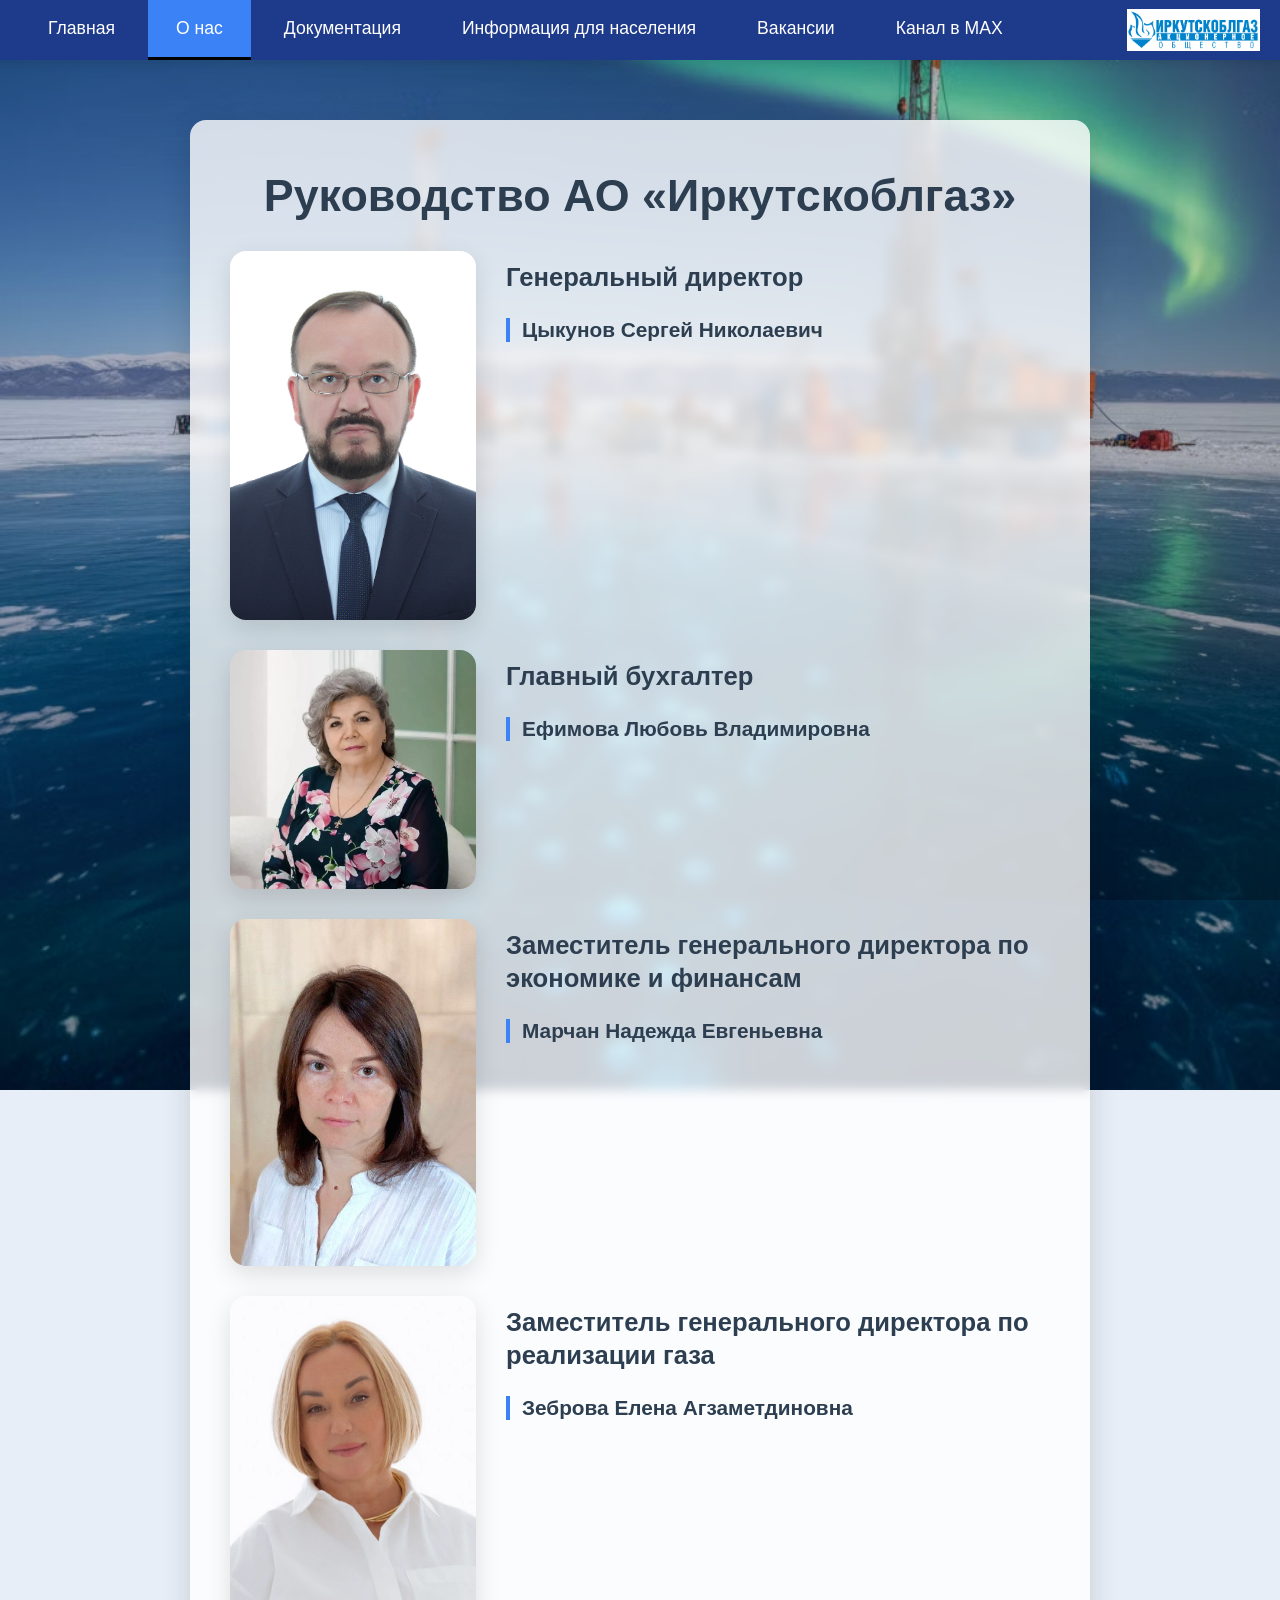
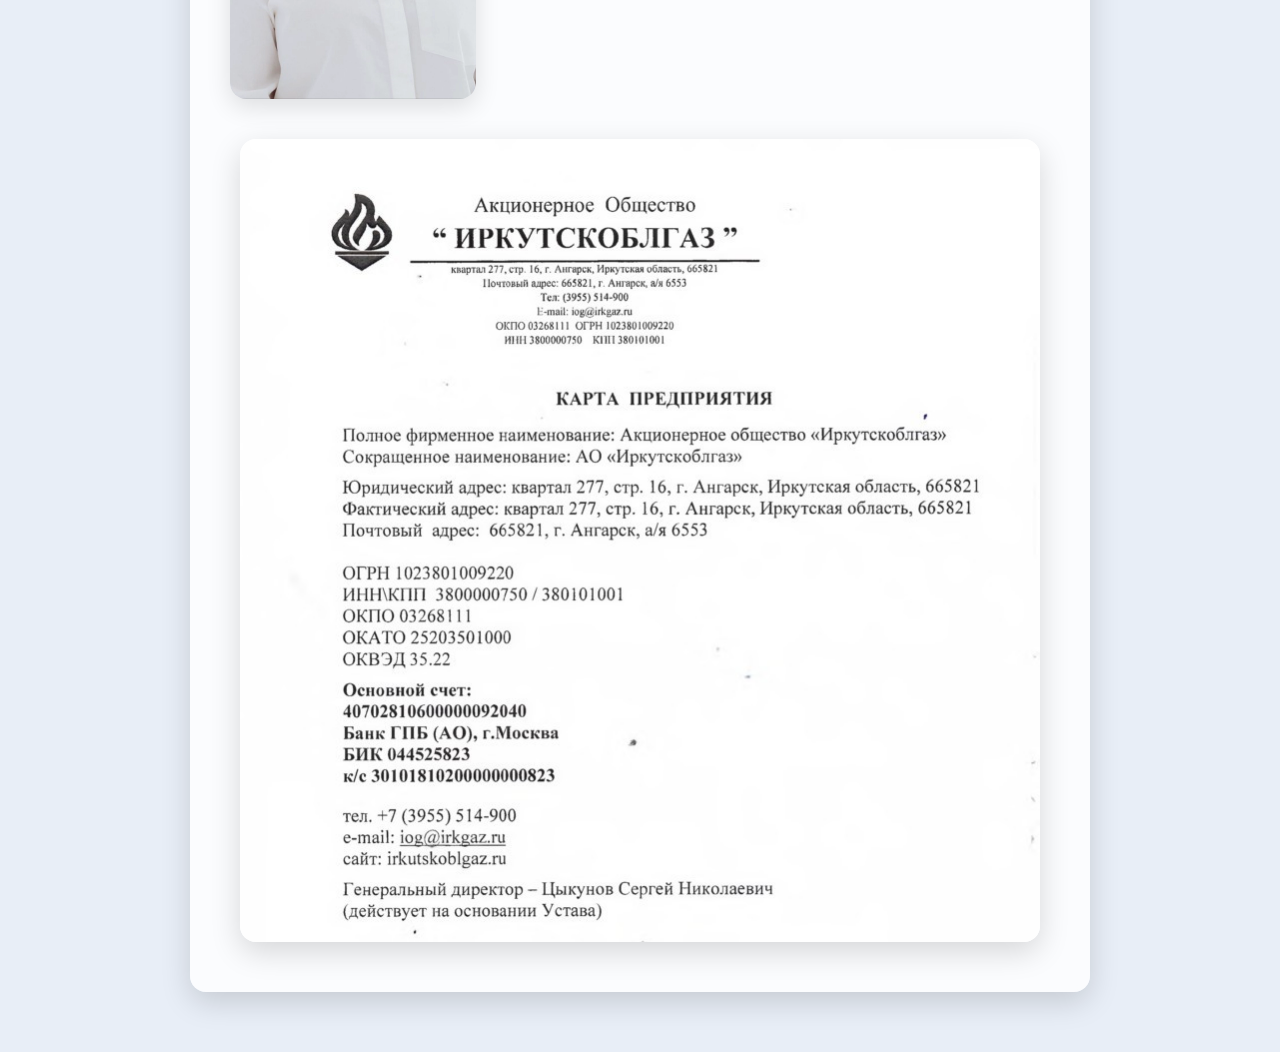
==== commit f5143f04: "какую то бруду намесили" ====
--- a/page2.html
+++ b/page2.html
@@ -80,6 +80,12 @@
                     <h3>Зеброва Елена Агзаметдиновна</h3>
                 </div>
             </div>
+            
+            <div class="full-photo">
+                <a href="images/Karta_Predpriatia.jpg" target="_blank">
+                    <img src="images/Karta_Predpriatia.jpg" alt="Коллектив организации">
+                </a>
+            </div>
         </div>
     </section>
 
